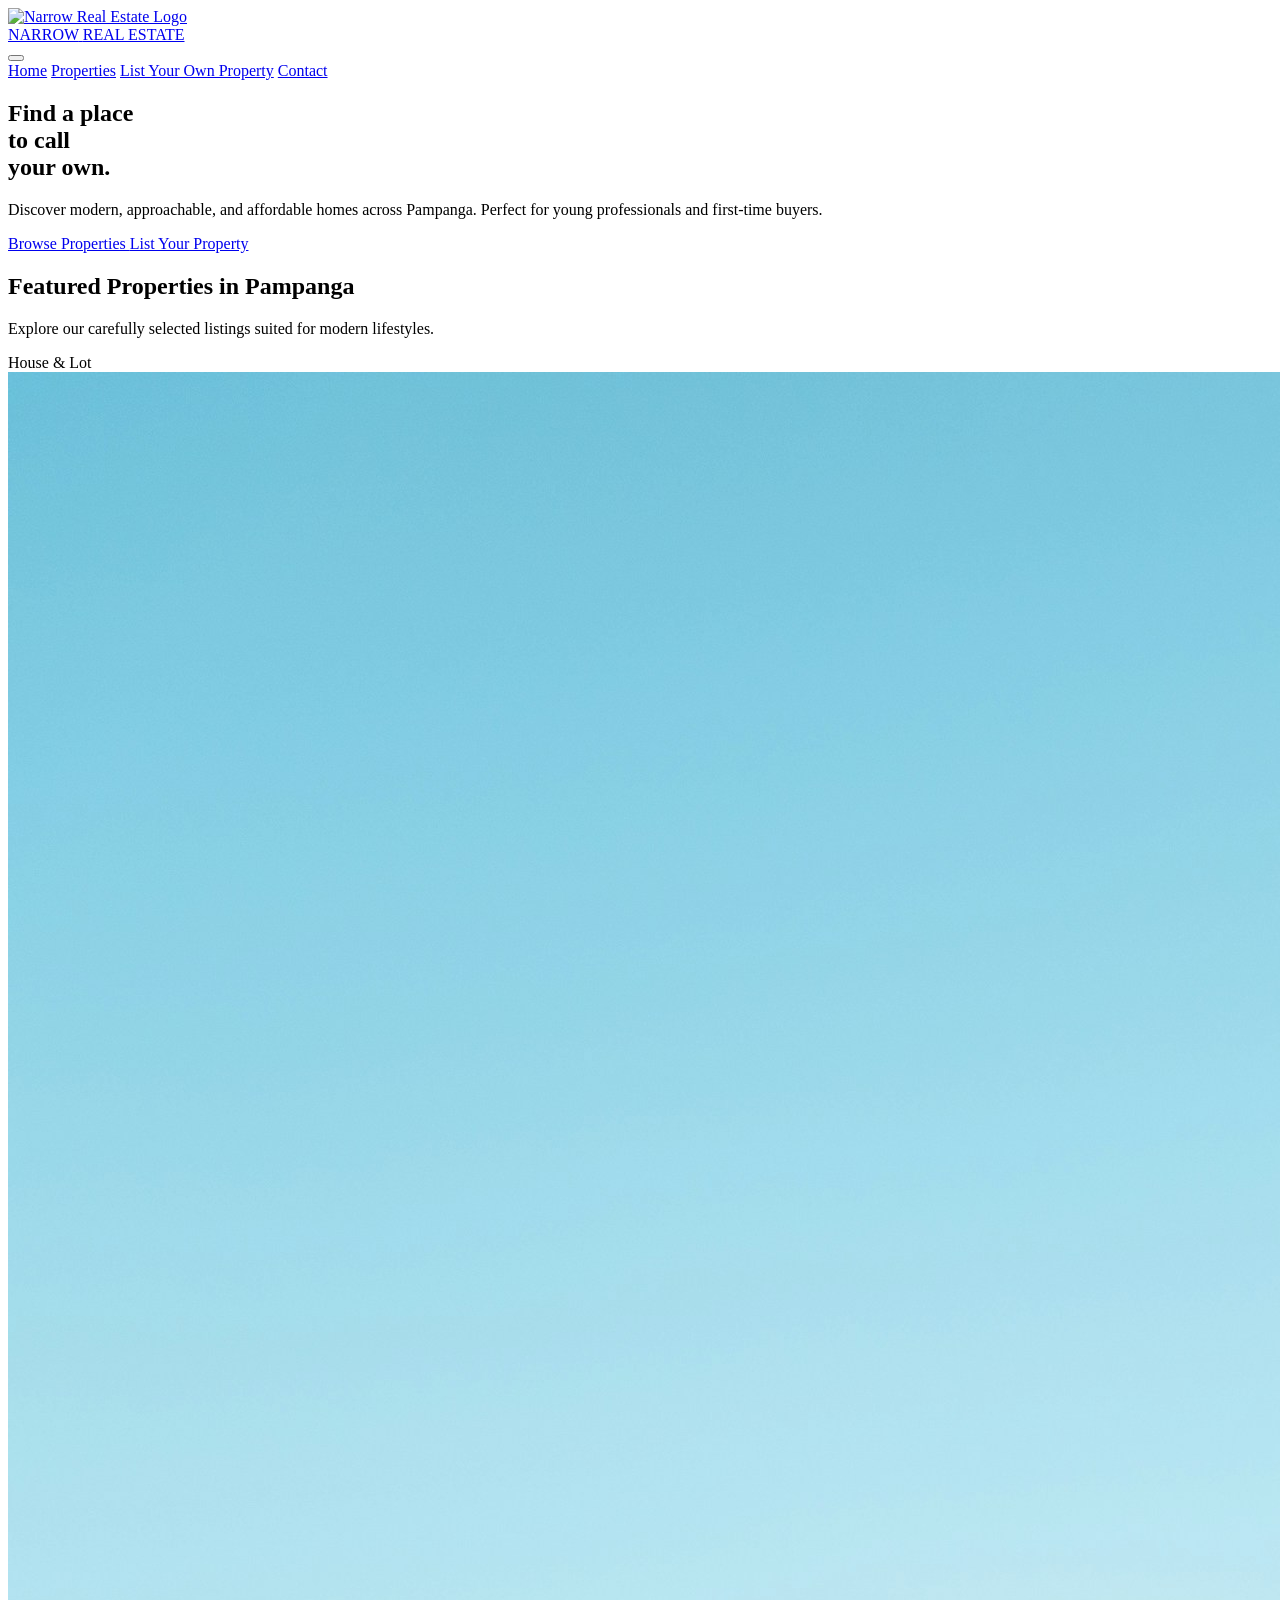
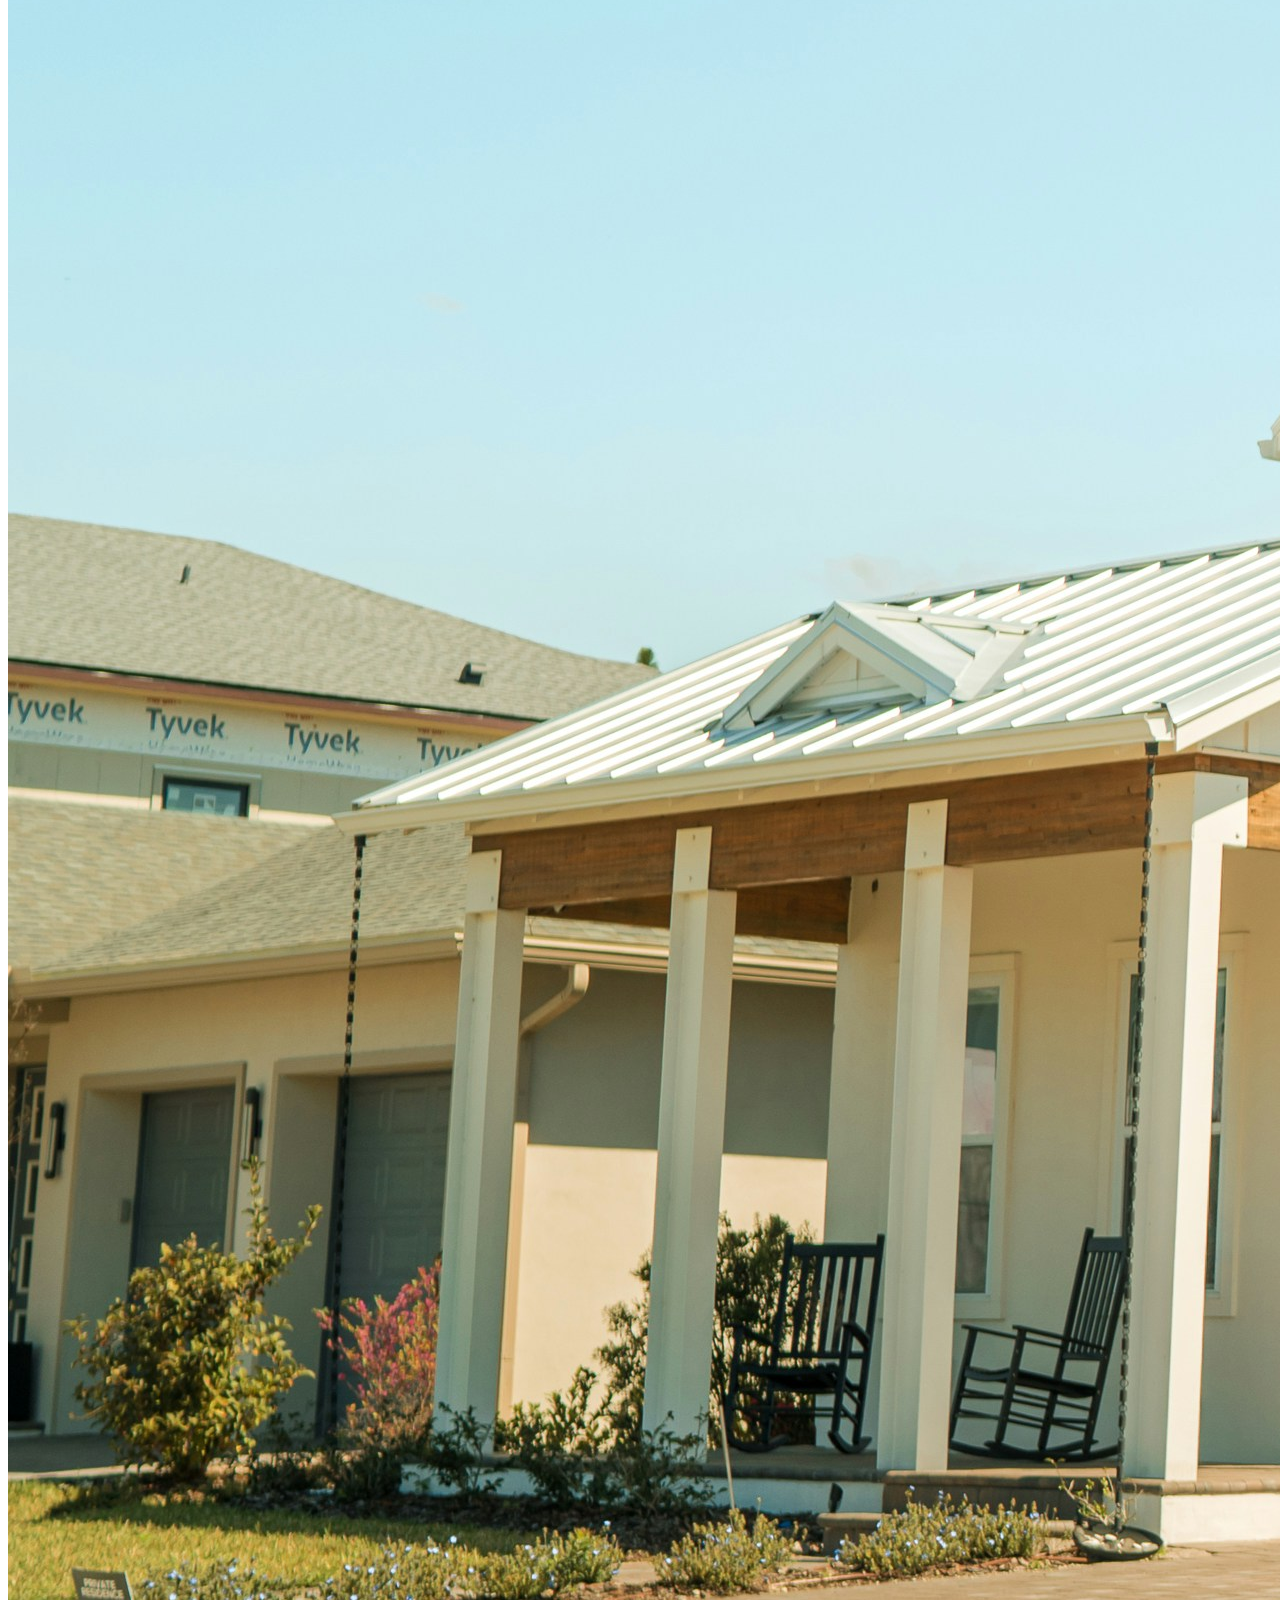
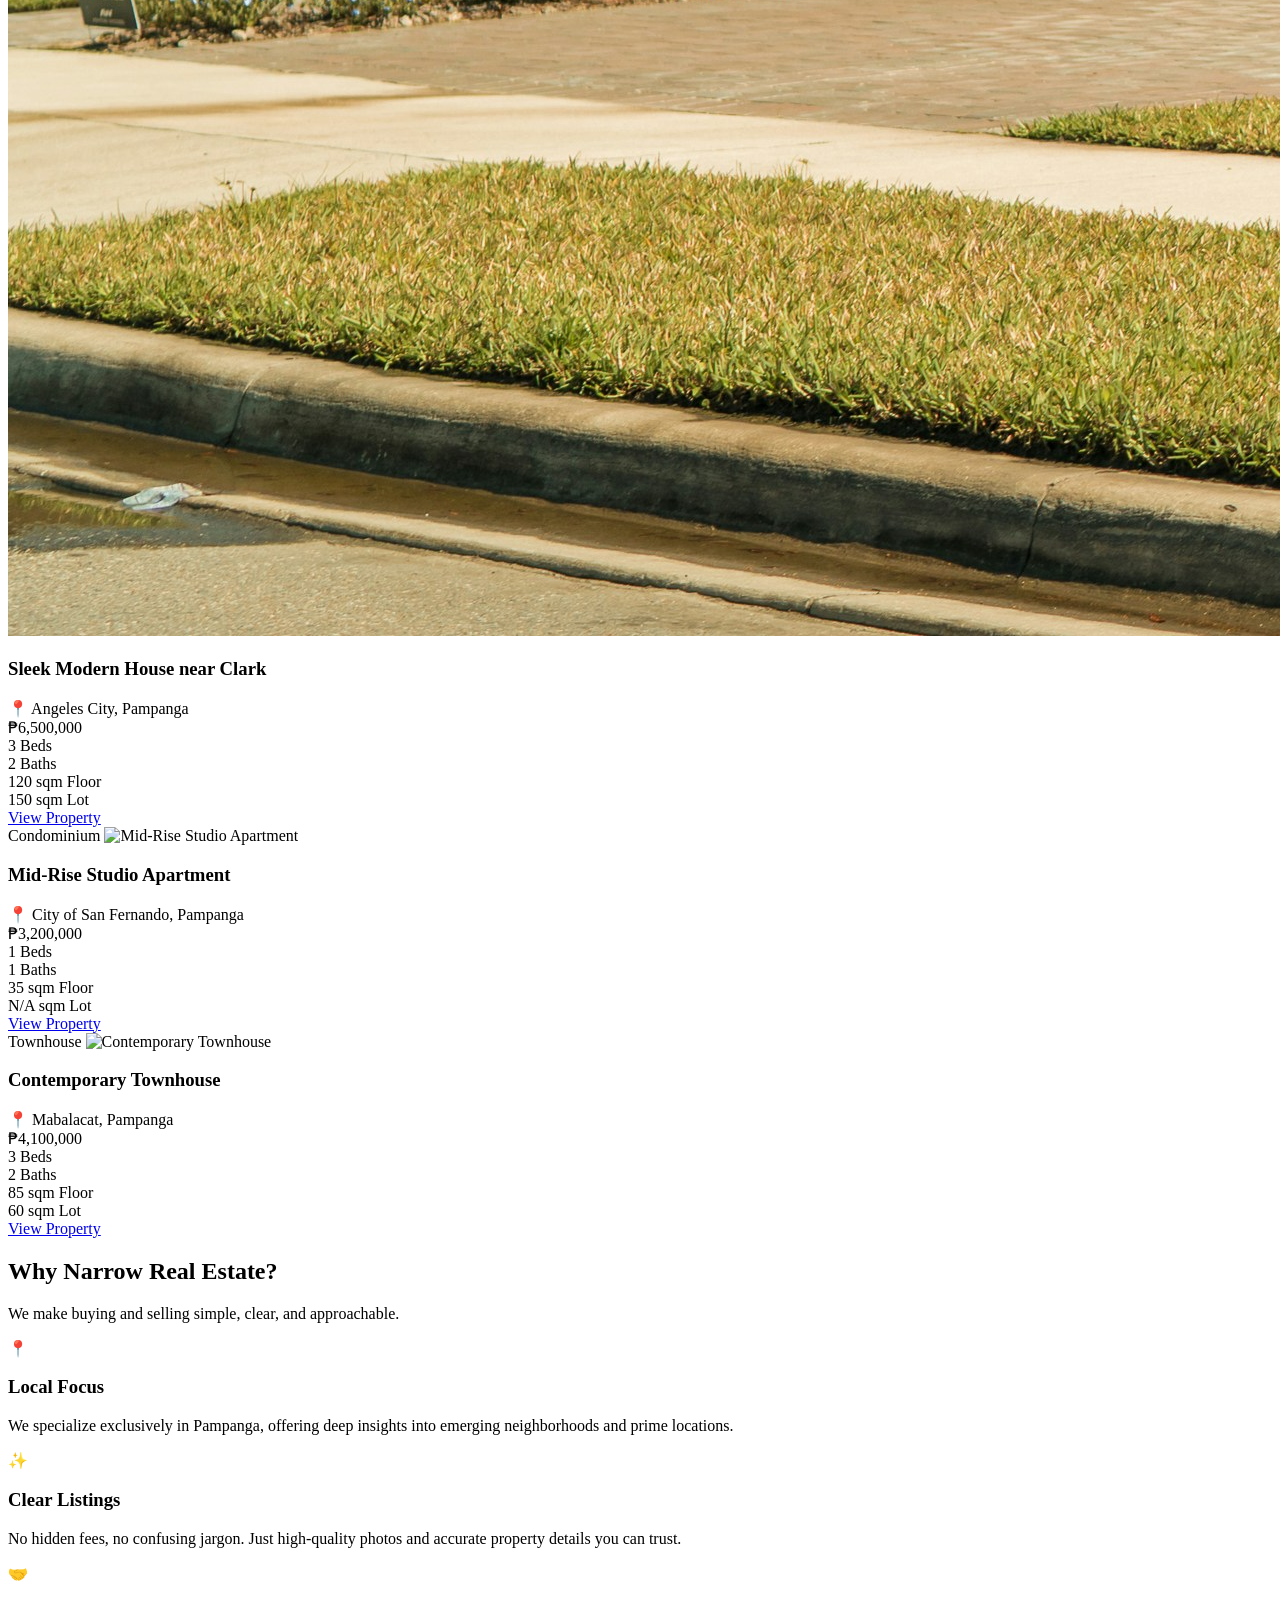
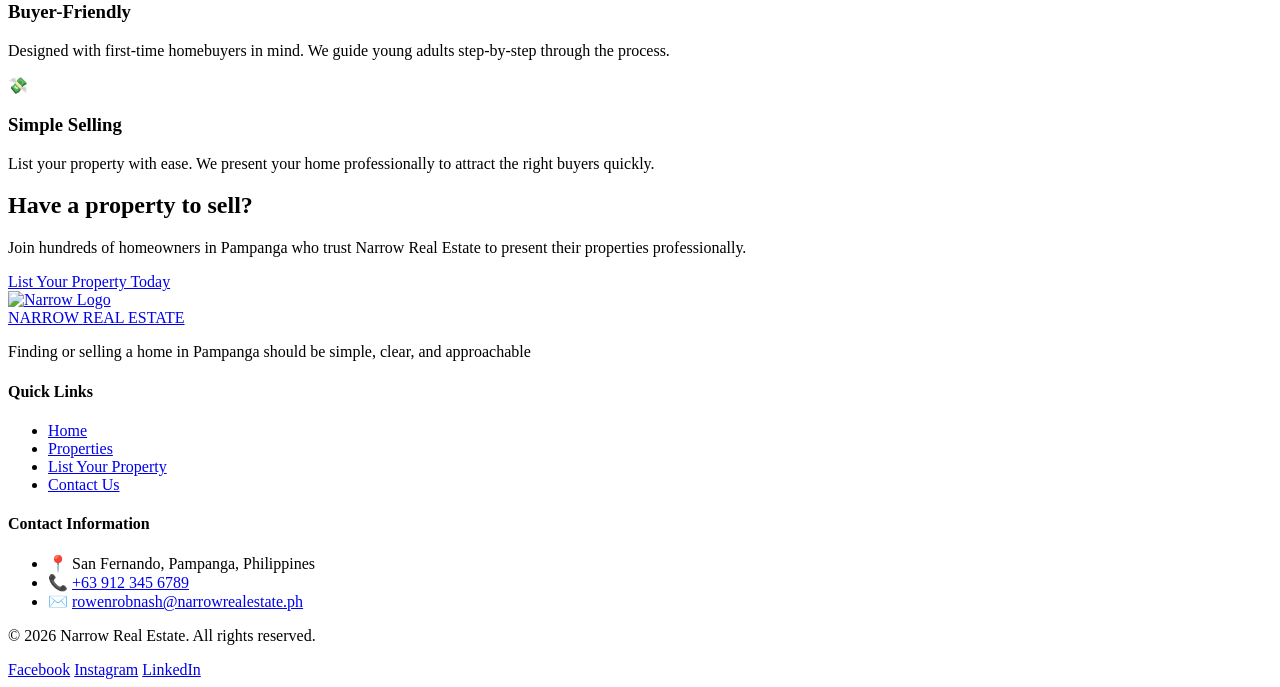
==== index.html @ 3f4a4ae5 "Add List Property Page and Gitignore" ====
<!DOCTYPE html>
<html lang="en">
  <head>
    <meta charset="UTF-8">
    <meta name="viewport" content="width=device-width, initial-scale=1.0">
    <title>Narrow Real Estate</title>
    <link rel="stylesheet" href="styles.css">
    <link rel="stylesheet" href="index.css">
  </head>
  <body>
    <header>
      <div class="nav-container">
        <a href="#" class="logo">
          <img
            src="images/narrow.png"
            alt="Narrow Real Estate Logo"
            class="brand-logo-img"
          >
          <div class="brand-text">
            <span>NARROW</span>
            <span>REAL ESTATE</span>
          </div>
        </a>
        <button type="button" class="burger-menu" aria-label="Toggle navigation">
          <span></span>
          <span></span>
          <span></span>
        </button>

        <nav class="nav-links">
          <a href="#" class="active">Home</a>
          <a href="properties.html">Properties</a>
          <a href="list-property.html">List Your Own Property</a>
          <a href="#">Contact</a>
        </nav>
      </div>
    </header>

    <section class="hero">
      <div class="container">
        <div class="hero-content">
          <h1>Find a place<br>to call<br>your own.</h1>
          <p>
            Discover modern, approachable, and affordable homes across Pampanga.
            Perfect for young professionals and first-time buyers.
          </p>
          <div class="hero-buttons">
            <a href="properties.html" class="btn btn-primary">
              Browse Properties
            </a>
            <a href="list-property.html" class="btn btn-outline">
              List Your Property
            </a>
          </div>
        </div>
      </div>
    </section>

    <section class="featured-properties">
      <div class="container">
        <h2 class="section-title">Featured Properties in Pampanga</h2>
        <p class="section-subtitle">
          Explore our carefully selected listings suited for modern lifestyles.
        </p>

        <!-- Container for JS injected properties -->
        <div class="properties-grid" id="home-properties-grid"></div>

      </div>
    </section>

    <section class="why-us">
      <div class="container">
        <h2 class="section-title">Why Narrow Real Estate?</h2>
        <p class="section-subtitle">
          We make buying and selling simple, clear, and approachable.
        </p>

        <div class="features-grid">
          <div class="feature-card">
            <span class="feature-icon">📍</span>
            <h3>Local Focus</h3>
            <p>
              We specialize exclusively in Pampanga, offering deep insights into
              emerging neighborhoods and prime locations.
            </p>
          </div>
          <div class="feature-card">
            <span class="feature-icon">✨</span>
            <h3>Clear Listings</h3>
            <p>
              No hidden fees, no confusing jargon. Just high-quality photos and
              accurate property details you can trust.
            </p>
          </div>
          <div class="feature-card">
            <span class="feature-icon">🤝</span>
            <h3>Buyer<span class="sans-hyphen">-</span>Friendly</h3>
            <p>
              Designed with first-time homebuyers in mind. We guide young adults
              step-by-step through the process.
            </p>
          </div>
          <div class="feature-card">
            <span class="feature-icon">💸</span>
            <h3>Simple Selling</h3>
            <p>
              List your property with ease. We present your home professionally
              to attract the right buyers quickly.
            </p>
          </div>
        </div>
      </div>
    </section>

    <section class="cta">
      <div class="container">
        <h2>Have a property to sell?</h2>
        <p>
          Join hundreds of homeowners in Pampanga who trust Narrow Real Estate
          to present their properties professionally.
        </p>
        <a href="list-property.html" class="btn btn-primary btn-cta">
          List Your Property Today
        </a>
      </div>
    </section>

    <footer>
      <div class="container">
        <div class="footer-grid">
          <div class="footer-col">
            <a href="#" class="footer-logo">
              <img
                src="images/narrow.png"
                alt="Narrow Logo"
                class="brand-logo-img footer-logo-img"
              >
              <div class="brand-text">
                <span>NARROW</span>
                <span>REAL ESTATE</span>
              </div>
            </a>
            <p>
              Finding or selling a home in Pampanga should be simple, clear, and
              approachable
            </p>
          </div>
          <div class="footer-col">
            <h4>Quick Links</h4>
            <ul>
              <li><a href="index.html">Home</a></li>
              <li><a href="properties.html">Properties</a></li>
              <li><a href="list-property.html">List Your Property</a></li>
              <li><a href="#">Contact Us</a></li>
            </ul>
          </div>
          <div class="footer-col">
            <h4>Contact Information</h4>
            <ul class="footer-contact">
              <li class="contact-item">
                <span class="icon">📍</span>
                <span class="text">San Fernando, Pampanga, Philippines</span>
              </li>
              <li class="contact-item">
                <span class="icon">📞</span>
                <span class="text">
                  <a href="tel:+639123456789">+63&nbsp;912&nbsp;345&nbsp;6789</a>
                </span>
              </li>
              <li class="contact-item">
                <span class="icon">✉️</span>
                <span class="text">
                  <a href="mailto:rowenrobnash@narrowrealestate.ph">rowenrobnash@narrowrealestate.ph</a>
                </span>
              </li>
            </ul>
          </div>
        </div>
        <div class="footer-bottom">
          <p>© 2026 Narrow Real Estate. All rights reserved.</p>
          <div class="social-links">
            <a href="https://facebook.com" target="_blank" rel="noopener noreferrer">Facebook</a>
            <a href="https://instagram.com" target="_blank" rel="noopener noreferrer">Instagram</a>
            <a href="https://linkedin.com" target="_blank" rel="noopener noreferrer">LinkedIn</a>
          </div>
        </div>
      </div>
    </footer>

    <!-- Mobile Menu & Data Render Script -->
    <script src="script.js"></script>
  </body>
</html>
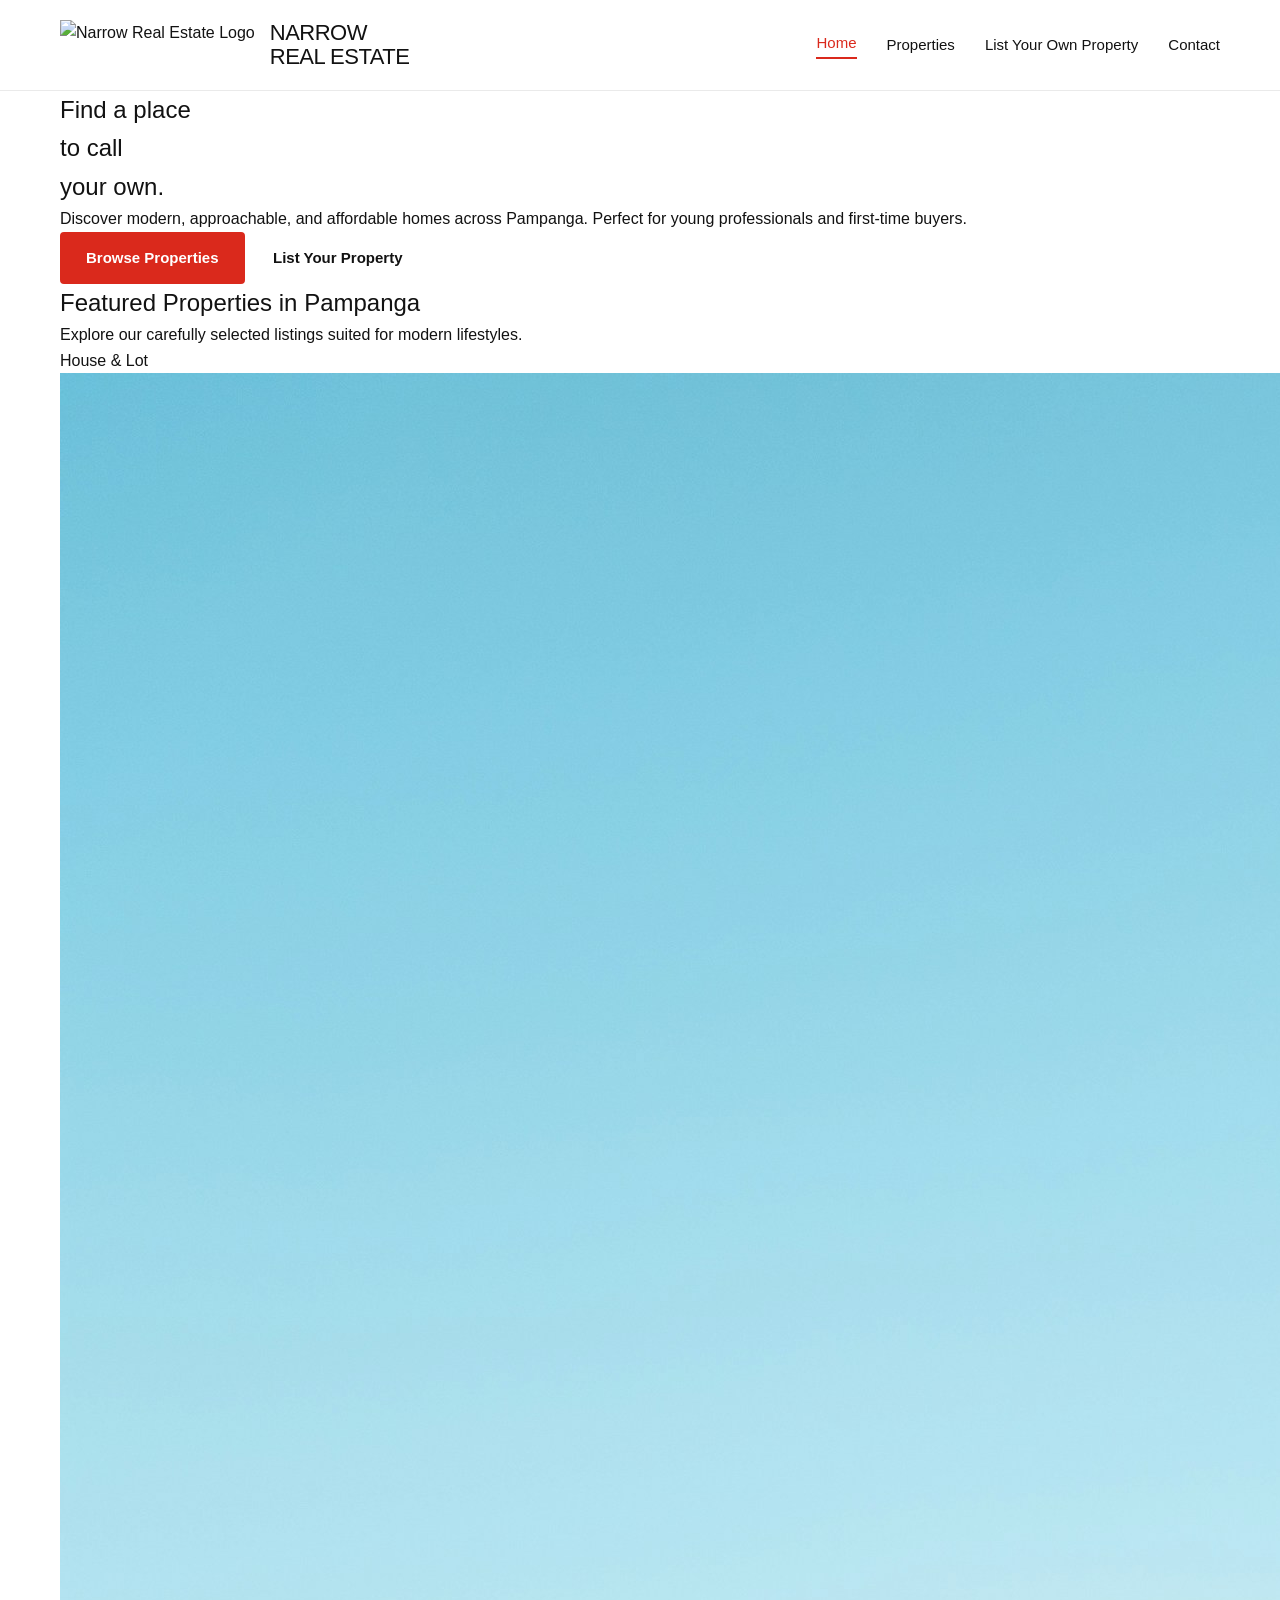
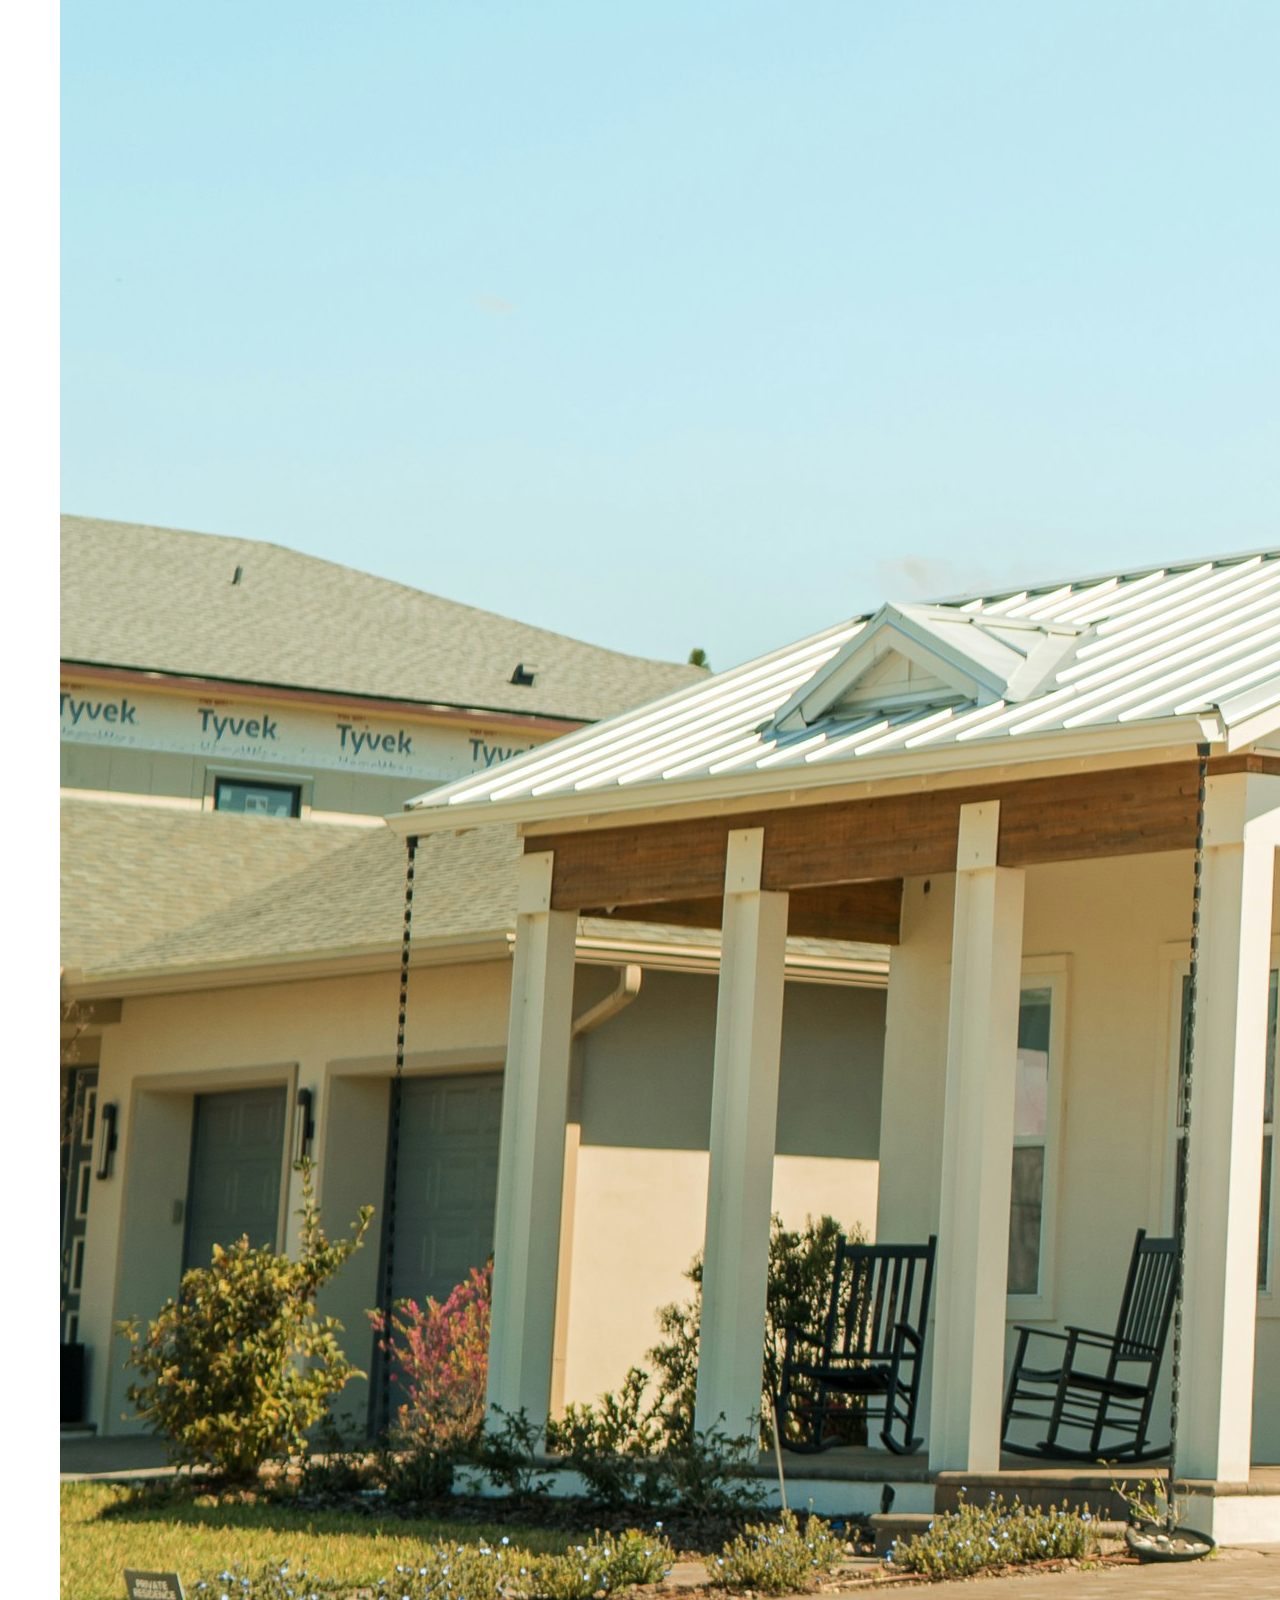
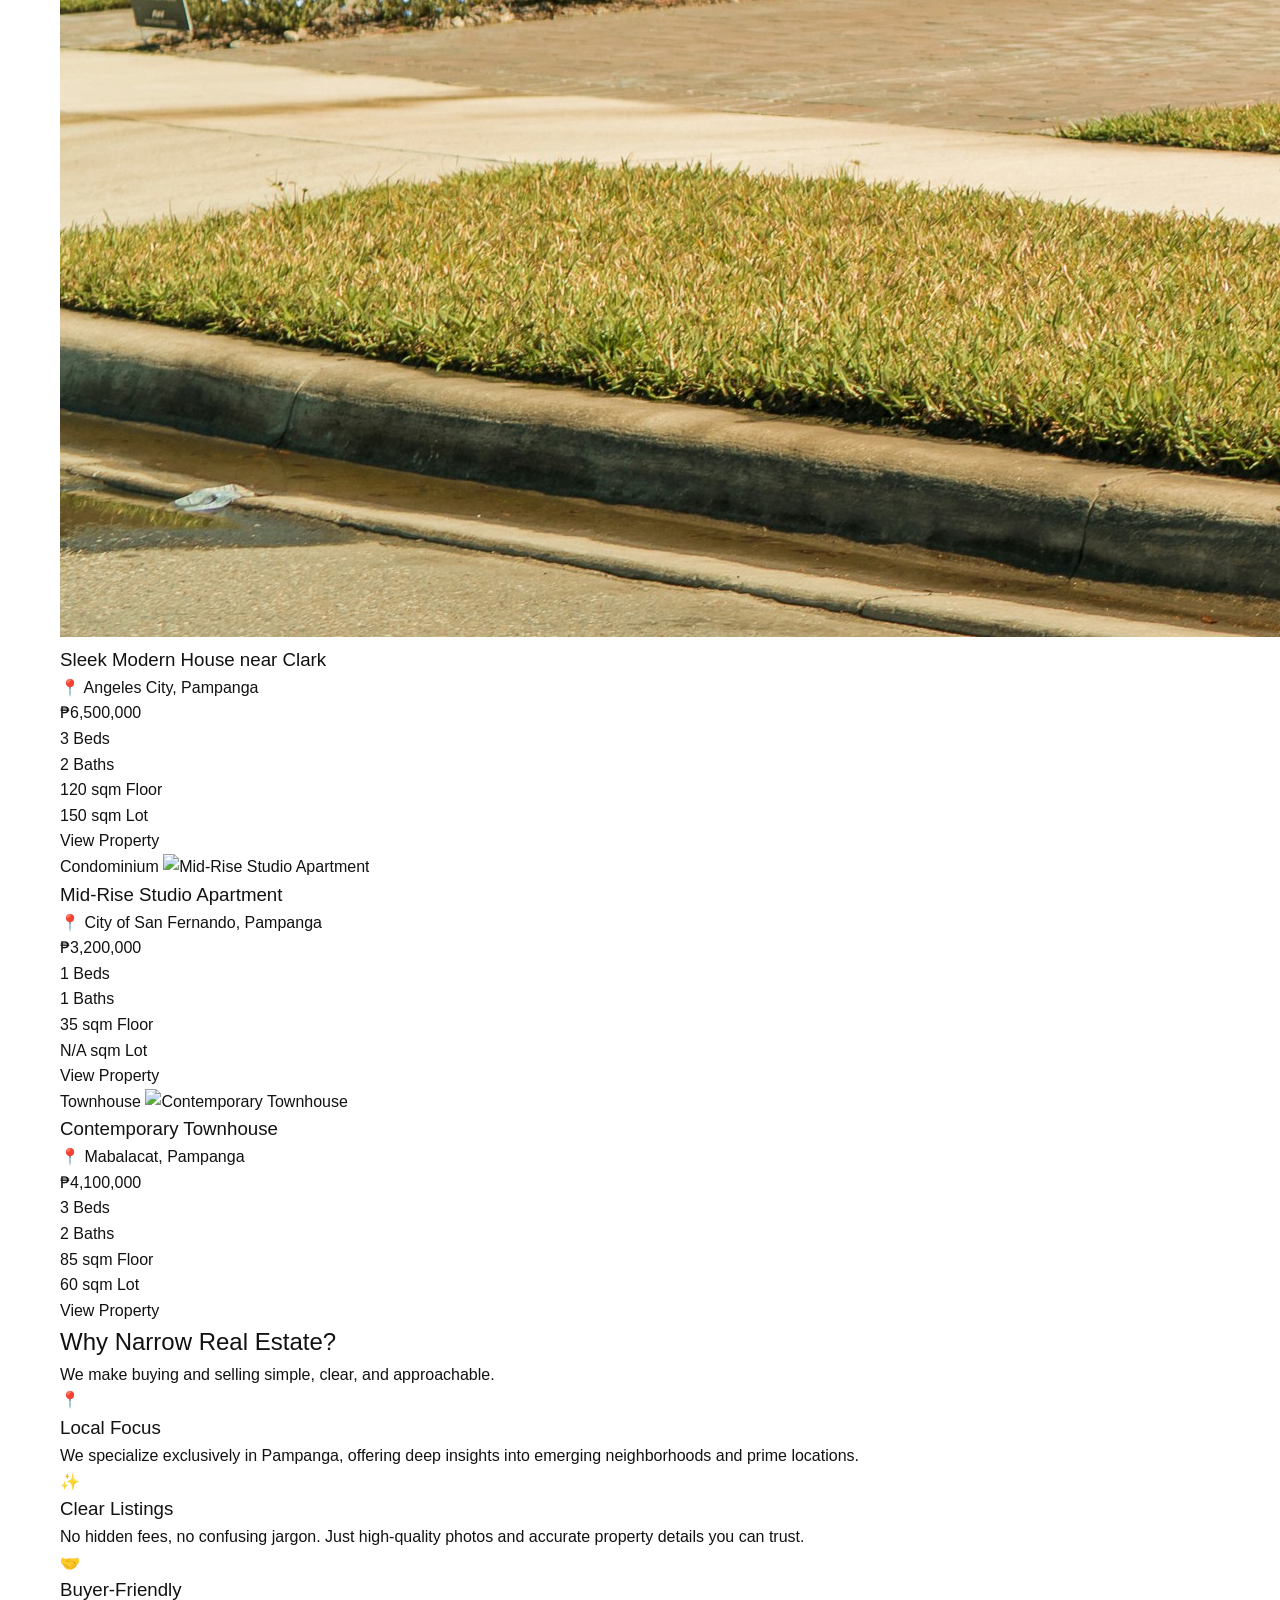
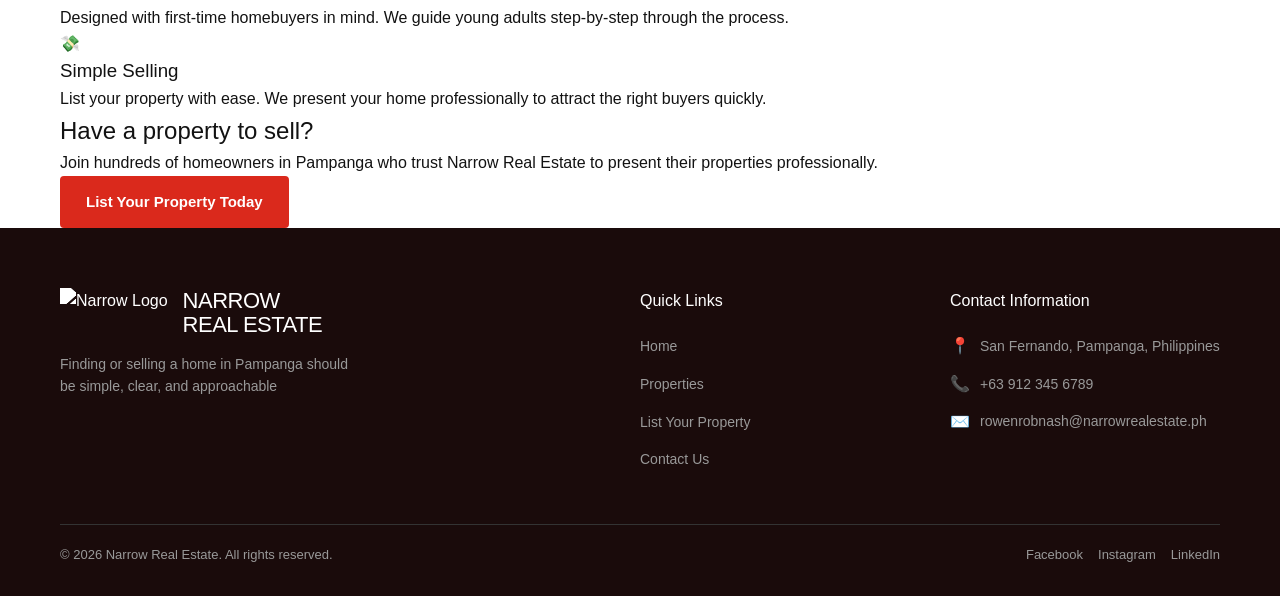
==== commit c6d4f8ea: "Align Contact Page Design, Typefaces, and Relative Sizing - Restore Sabrosa brand typeface on contac" ====
--- a/index.html
+++ b/index.html
@@ -10,7 +10,7 @@
   <body>
     <header>
       <div class="nav-container">
-        <a href="#" class="logo">
+        <a href="index.html" class="logo">
           <img
             src="images/narrow.png"
             alt="Narrow Real Estate Logo"
@@ -28,10 +28,10 @@
         </button>
 
         <nav class="nav-links">
-          <a href="#" class="active">Home</a>
+          <a href="index.html" class="active">Home</a>
           <a href="properties.html">Properties</a>
           <a href="list-property.html">List Your Own Property</a>
-          <a href="#">Contact</a>
+          <a href="contact.html">Contact</a>
         </nav>
       </div>
     </header>
@@ -130,7 +130,7 @@
       <div class="container">
         <div class="footer-grid">
           <div class="footer-col">
-            <a href="#" class="footer-logo">
+            <a href="index.html" class="footer-logo">
               <img
                 src="images/narrow.png"
                 alt="Narrow Logo"
@@ -152,7 +152,7 @@
               <li><a href="index.html">Home</a></li>
               <li><a href="properties.html">Properties</a></li>
               <li><a href="list-property.html">List Your Property</a></li>
-              <li><a href="#">Contact Us</a></li>
+              <li><a href="contact.html">Contact Us</a></li>
             </ul>
           </div>
           <div class="footer-col">
--- a/styles.css
+++ b/styles.css
@@ -0,0 +1,541 @@
+/* fonts */
+@font-face {
+    font-family: 'Sabrosa';
+    src: url('fonts/sabrosa/sabrosa-light.ttf') format('truetype');
+    font-weight: 300;
+    font-style: normal;
+}
+
+@font-face {
+    font-family: 'Sabrosa';
+    src: url('fonts/sabrosa/sabrosa-lightitalic.ttf') format('truetype');
+    font-weight: 300;
+    font-style: italic;
+}
+
+@font-face {
+    font-family: 'Sabrosa';
+    src: url('fonts/sabrosa/sabrosa-regular.ttf') format('truetype');
+    font-weight: 400;
+    font-style: normal;
+}
+
+@font-face {
+    font-family: 'Sabrosa';
+    src: url('fonts/sabrosa/sabrosa-italic.ttf') format('truetype');
+    font-weight: 400;
+    font-style: italic;
+}
+
+@font-face {
+    font-family: 'Sabrosa';
+    src: url('fonts/sabrosa/sabrosa-medium.ttf') format('truetype');
+    font-weight: 500;
+    font-style: normal;
+}
+
+@font-face {
+    font-family: 'Sabrosa';
+    src: url('fonts/sabrosa/sabrosa-mediumitalic.ttf') format('truetype');
+    font-weight: 500;
+    font-style: italic;
+}
+
+@font-face {
+    font-family: 'Sabrosa';
+    src: url('fonts/sabrosa/sabrosa-bold.ttf') format('truetype');
+    font-weight: 700;
+    font-style: normal;
+}
+
+@font-face {
+    font-family: 'Sabrosa';
+    src: url('fonts/sabrosa/sabrosa-bolditalic.ttf') format('truetype');
+    font-weight: 700;
+    font-style: italic;
+}
+
+@font-face {
+    font-family: 'Sabrosa';
+    src: url('fonts/sabrosa/sabrosa-black.ttf') format('truetype');
+    font-weight: 900;
+    font-style: normal;
+}
+
+@font-face {
+    font-family: 'Sabrosa';
+    src: url('fonts/sabrosa/sabrosa-blackitalic.ttf') format('truetype');
+    font-weight: 900;
+    font-style: italic;
+}
+
+@font-face {
+    font-family: 'Objectivity';
+    src: url('fonts/objectivity/Objectivity-Thin.woff2') format('woff2');
+    font-weight: 100;
+    font-style: normal;
+}
+
+@font-face {
+    font-family: 'Objectivity';
+    src: url('fonts/objectivity/Objectivity-ThinSlanted.woff2') format('woff2');
+    font-weight: 100;
+    font-style: italic;
+}
+
+@font-face {
+    font-family: 'Objectivity';
+    src: url('fonts/objectivity/Objectivity-Light.woff2') format('woff2');
+    font-weight: 300;
+    font-style: normal;
+}
+
+@font-face {
+    font-family: 'Objectivity';
+    src: url('fonts/objectivity/Objectivity-LightSlanted.woff2') format('woff2');
+    font-weight: 300;
+    font-style: italic;
+}
+
+@font-face {
+    font-family: 'Objectivity';
+    src: url('fonts/objectivity/Objectivity-Regular.woff2') format('woff2');
+    font-weight: 400;
+    font-style: normal;
+}
+
+@font-face {
+    font-family: 'Objectivity';
+    src: url('fonts/objectivity/Objectivity-RegularSlanted.woff2') format('woff2');
+    font-weight: 400;
+    font-style: italic;
+}
+
+@font-face {
+    font-family: 'Objectivity';
+    src: url('fonts/objectivity/Objectivity-Medium.woff2') format('woff2');
+    font-weight: 500;
+    font-style: normal;
+}
+
+@font-face {
+    font-family: 'Objectivity';
+    src: url('fonts/objectivity/Objectivity-MediumSlanted.woff2') format('woff2');
+    font-weight: 500;
+    font-style: italic;
+}
+
+@font-face {
+    font-family: 'Objectivity';
+    src: url('fonts/objectivity/Objectivity-Bold.woff2') format('woff2');
+    font-weight: 700;
+    font-style: normal;
+}
+
+@font-face {
+    font-family: 'Objectivity';
+    src: url('fonts/objectivity/Objectivity-BoldSlanted.woff2') format('woff2');
+    font-weight: 700;
+    font-style: italic;
+}
+
+@font-face {
+    font-family: 'Objectivity';
+    src: url('fonts/objectivity/Objectivity-ExtraBold.woff2') format('woff2');
+    font-weight: 800;
+    font-style: normal;
+}
+
+@font-face {
+    font-family: 'Objectivity';
+    src: url('fonts/objectivity/Objectivity-ExtraBoldSlanted.woff2') format('woff2');
+    font-weight: 800;
+    font-style: italic;
+}
+
+@font-face {
+    font-family: 'Objectivity';
+    src: url('fonts/objectivity/Objectivity-Black.woff2') format('woff2');
+    font-weight: 900;
+    font-style: normal;
+}
+
+@font-face {
+    font-family: 'Objectivity';
+    src: url('fonts/objectivity/Objectivity-BlackSlanted.woff2') format('woff2');
+    font-weight: 900;
+    font-style: italic;
+}
+
+@font-face {
+    font-family: 'Objectivity';
+    src: url('fonts/objectivity/Objectivity-Super.woff2') format('woff2');
+    font-weight: 950;
+    font-style: normal;
+}
+
+@font-face {
+    font-family: 'Objectivity';
+    src: url('fonts/objectivity/Objectivity-SuperSlanted.woff2') format('woff2');
+    font-weight: 950;
+    font-style: italic;
+}
+
+/* vars */
+:root {
+    --primary-red: #da291c;
+    --primary-red-hover: #b81e13;
+    --text-dark: #121212;
+    --text-gray: #666666;
+    --bg-light: #f8f9fa;
+    --bg-dark: #1a0b0b;
+    --font-main: 'Objectivity', 'Segoe UI', Tahoma, Geneva, Verdana, sans-serif;
+}
+
+/* base */
+* {
+    margin: 0;
+    padding: 0;
+    box-sizing: border-box; /* THIS FIXES THE OVERFLOW ISSUE */
+}
+
+html {
+    font-size: 100%;
+    scroll-behavior: smooth;
+}
+
+body {
+    color: var(--text-dark);
+    background-color: #ffffff;
+    font-family: var(--font-main);
+    line-height: 1.6;
+}
+
+h1, h2, h3, h4, .brand-text {
+    font-family: 'Sabrosa', var(--font-main);
+    font-weight: normal; 
+}
+
+/* helpers */
+.sans-hyphen {
+    font-family: var(--font-main);
+}
+
+a {
+    text-decoration: none;
+    color: inherit;
+}
+
+ul {
+    list-style: none;
+}
+
+/* layout */
+.container {
+    max-width: min(75rem, 100% - 2.5rem);
+    margin: 0 auto;
+    padding: 0 1.25rem;
+}
+
+/* components */
+.btn {
+    padding: 0.75rem 1.5rem;
+    font-size: 0.9375rem;
+    font-weight: 600;
+    border-radius: 0.25rem;
+    cursor: pointer;
+    transition: all 0.3s ease;
+    display: inline-block;
+}
+
+.btn:hover {
+    transform: translateY(-2px);
+    box-shadow: 0 4px 10px rgba(0, 0, 0, 0.15);
+}
+
+.btn:active {
+    transform: translateY(0);
+    box-shadow: none;
+}
+
+.btn-primary {
+    background-color: var(--primary-red);
+    color: #fff;
+    border: 2px solid var(--primary-red);
+}
+
+.btn-primary:hover {
+    background-color: var(--primary-red-hover);
+    border-color: var(--primary-red-hover);
+}
+
+/* header */
+header {
+    background-color: #ffffff;
+    padding: 20px 0;
+    border-bottom: 1px solid #eaeaea;
+    position: sticky;
+    top: 0;
+    z-index: 1000;
+}
+
+.nav-container {
+    display: flex;
+    justify-content: space-between;
+    align-items: center;
+    max-width: 1200px;
+    margin: 0 auto;
+    padding: 0 20px;
+    position: relative;
+}
+
+.logo {
+    display: flex;
+    align-items: center;
+    gap: 15px;
+    transition: opacity 0.3s ease;
+    z-index: 1001; 
+}
+
+.logo:hover {
+    opacity: 0.8;
+}
+
+.brand-logo-img {
+    height: 50px;
+    width: auto;
+}
+
+.brand-text {
+    font-size: 22px;
+    letter-spacing: -0.5px;
+    text-transform: uppercase;
+    line-height: 1.1;
+    display: flex;
+    flex-direction: column;
+}
+
+/* Burger Menu Styles */
+.burger-menu {
+    display: none;
+    flex-direction: column;
+    justify-content: space-between;
+    width: 30px;
+    height: 21px;
+    background: transparent;
+    border: none;
+    cursor: pointer;
+    z-index: 1001;
+}
+
+.burger-menu span {
+    display: block;
+    width: 100%;
+    height: 3px;
+    background-color: var(--text-dark);
+    border-radius: 3px;
+    transition: all 0.3s ease;
+}
+
+/* Navigation Links */
+.nav-links {
+    display: flex;
+    gap: 30px;
+    align-items: center;
+}
+
+.nav-links a {
+    font-size: 15px;
+    font-weight: 500;
+    color: var(--text-dark);
+    transition: color 0.3s ease;
+    position: relative;
+}
+
+.nav-links a:hover,
+.nav-links a.active {
+    color: var(--primary-red);
+}
+
+.nav-links a.active {
+    border-bottom: 2px solid var(--primary-red);
+    padding-bottom: 2px;
+}
+
+/* footer */
+footer {
+    background-color: var(--bg-dark);
+    color: #ffffff;
+    padding: 60px 0 30px;
+}
+
+.footer-grid {
+    display: grid;
+    grid-template-columns: 2fr 1fr 1fr;
+    gap: 40px;
+    margin-bottom: 40px;
+}
+
+.footer-logo {
+    margin-bottom: 15px;
+    display: inline-flex;
+    align-items: center;
+    gap: 15px;
+    transition: opacity 0.3s ease;
+}
+
+.footer-logo:hover {
+    opacity: 0.8;
+}
+
+.footer-logo-img {
+    filter: brightness(0) invert(1);
+    height: 50px;
+    width: auto;
+}
+
+.footer-col p {
+    color: #999;
+    font-size: 14px;
+    max-width: 300px;
+}
+
+.footer-col h4 {
+    font-size: 16px;
+    margin-bottom: 20px;
+}
+
+.footer-col ul li {
+    margin-bottom: 12px;
+}
+
+.footer-col ul li a {
+    color: #999;
+    font-size: 14px;
+    transition: color 0.3s ease;
+}
+
+.footer-col ul li a:hover {
+    color: #fff;
+}
+
+.contact-item {
+    display: flex;
+    align-items: center;
+    gap: 10px;
+    color: #999;
+    font-size: 14px;
+}
+
+.contact-item .icon {
+    flex-shrink: 0;
+    font-size: 16px;
+    display: flex;
+    align-items: center;
+    justify-content: center;
+}
+
+.footer-bottom {
+    display: flex;
+    justify-content: space-between;
+    align-items: center;
+    border-top: 1px solid #333;
+    padding-top: 20px;
+    color: #999;
+    font-size: 13px;
+}
+
+.social-links {
+    display: flex;
+    gap: 15px;
+}
+
+.social-links a {
+    transition: color 0.3s ease;
+}
+
+.social-links a:hover {
+    color: #ffffff;
+}
+
+/* RESPONSIVENESS: Global, Header & Footer */
+@media (max-width: 992px) {
+    .footer-grid {
+        grid-template-columns: 1fr 1fr;
+    }
+}
+
+@media (max-width: 768px) {
+    .burger-menu {
+        display: flex;
+    }
+
+    .nav-links {
+        position: absolute;
+        top: 100%; 
+        left: 0;
+        width: 100%;
+        background-color: #ffffff;
+        flex-direction: column;
+        align-items: center;
+        padding: 30px 20px;
+        gap: 25px;
+        box-shadow: 0 10px 15px rgba(0,0,0,0.05);
+        border-top: 1px solid #eaeaea;
+        
+        opacity: 0;
+        visibility: hidden;
+        transform: translateY(-10px);
+        transition: all 0.3s ease;
+    }
+
+    .nav-links a {
+        font-size: 18px; 
+    }
+
+    .nav-links a.active {
+        border-bottom: none;
+        color: var(--primary-red);
+    }
+
+    .nav-links.active-menu {
+        opacity: 1;
+        visibility: visible;
+        transform: translateY(0);
+    }
+
+    .burger-menu.active-burger span:nth-child(1) {
+        transform: translateY(9px) rotate(45deg);
+    }
+    
+    .burger-menu.active-burger span:nth-child(2) {
+        opacity: 0;
+    }
+    
+    .burger-menu.active-burger span:nth-child(3) {
+        transform: translateY(-9px) rotate(-45deg);
+    }
+
+    .footer-grid {
+        grid-template-columns: 1fr;
+        text-align: center;
+    }
+
+    .footer-col p {
+        margin: 0 auto;
+    }
+
+    .contact-item {
+        justify-content: center;
+    }
+
+    .footer-bottom {
+        flex-direction: column;
+        gap: 15px;
+        text-align: center;
+    }
+    
+    .social-links {
+        justify-content: center;
+    }
+}
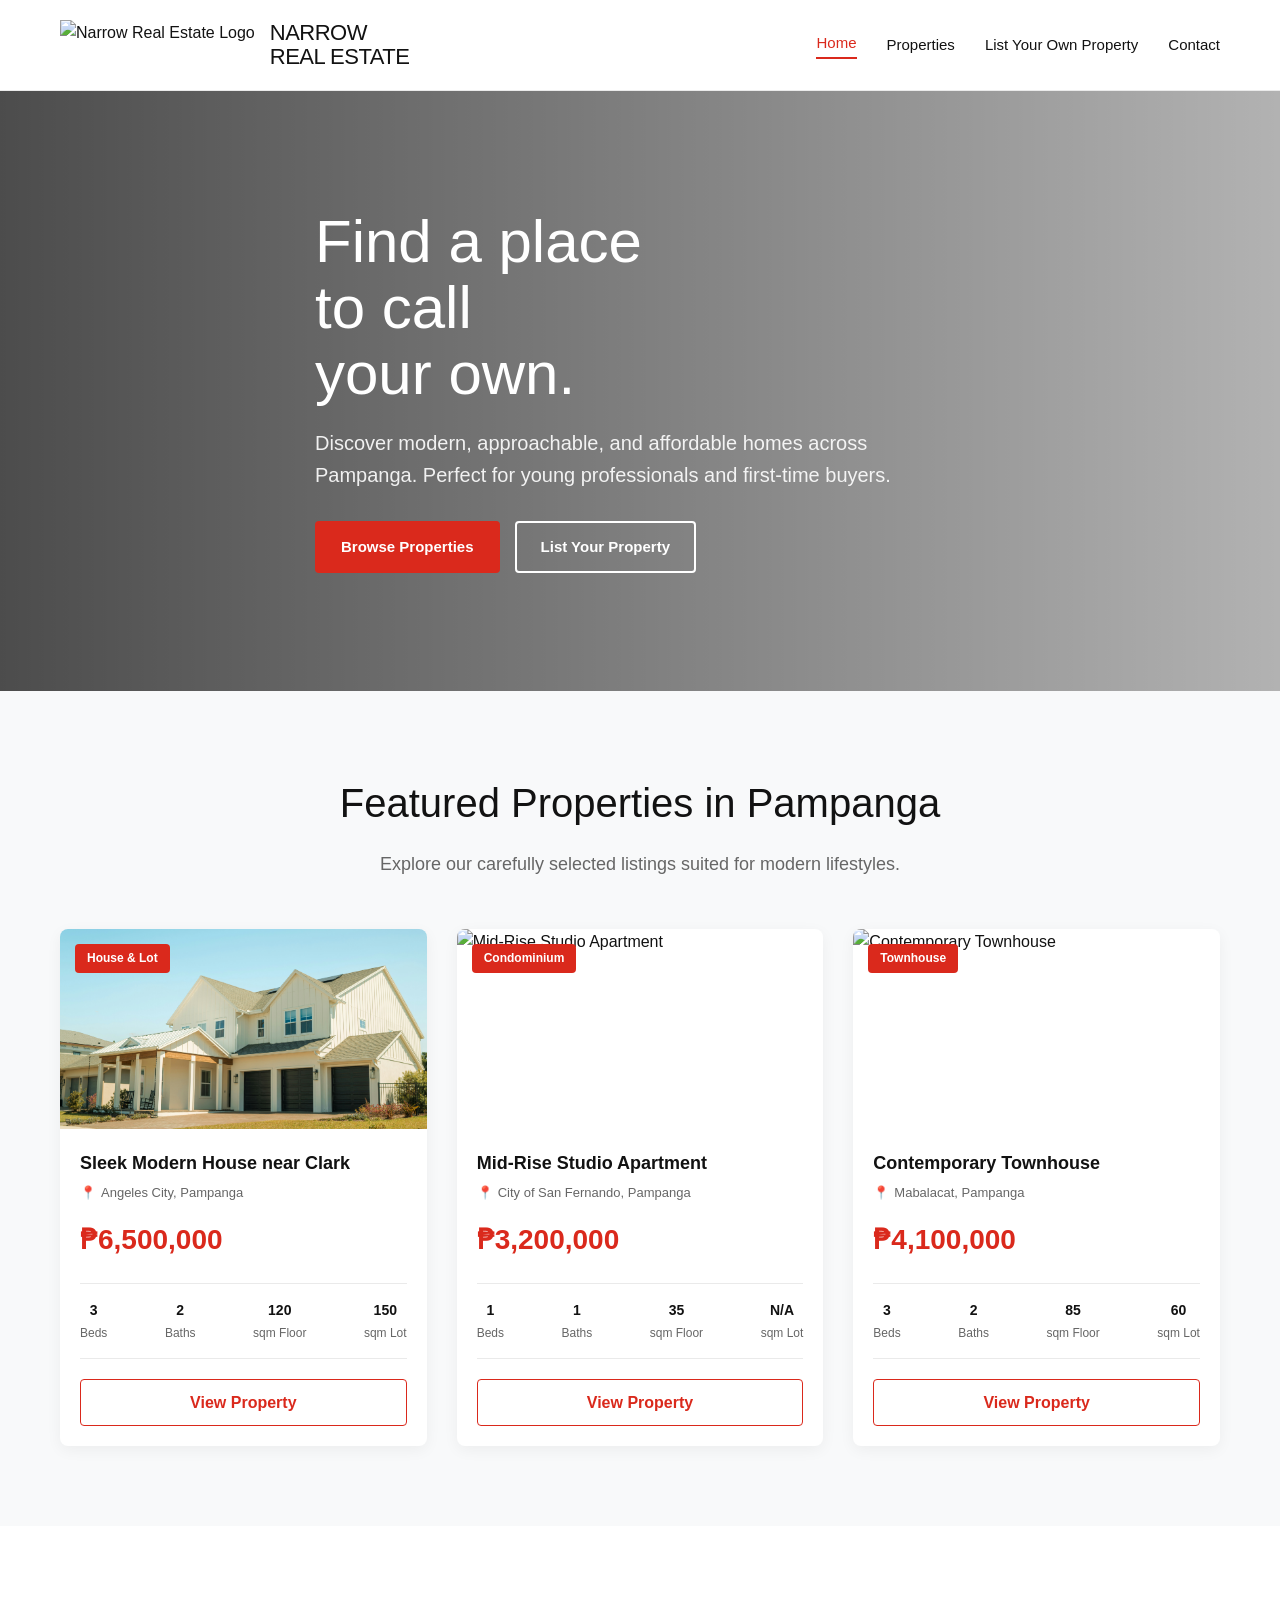
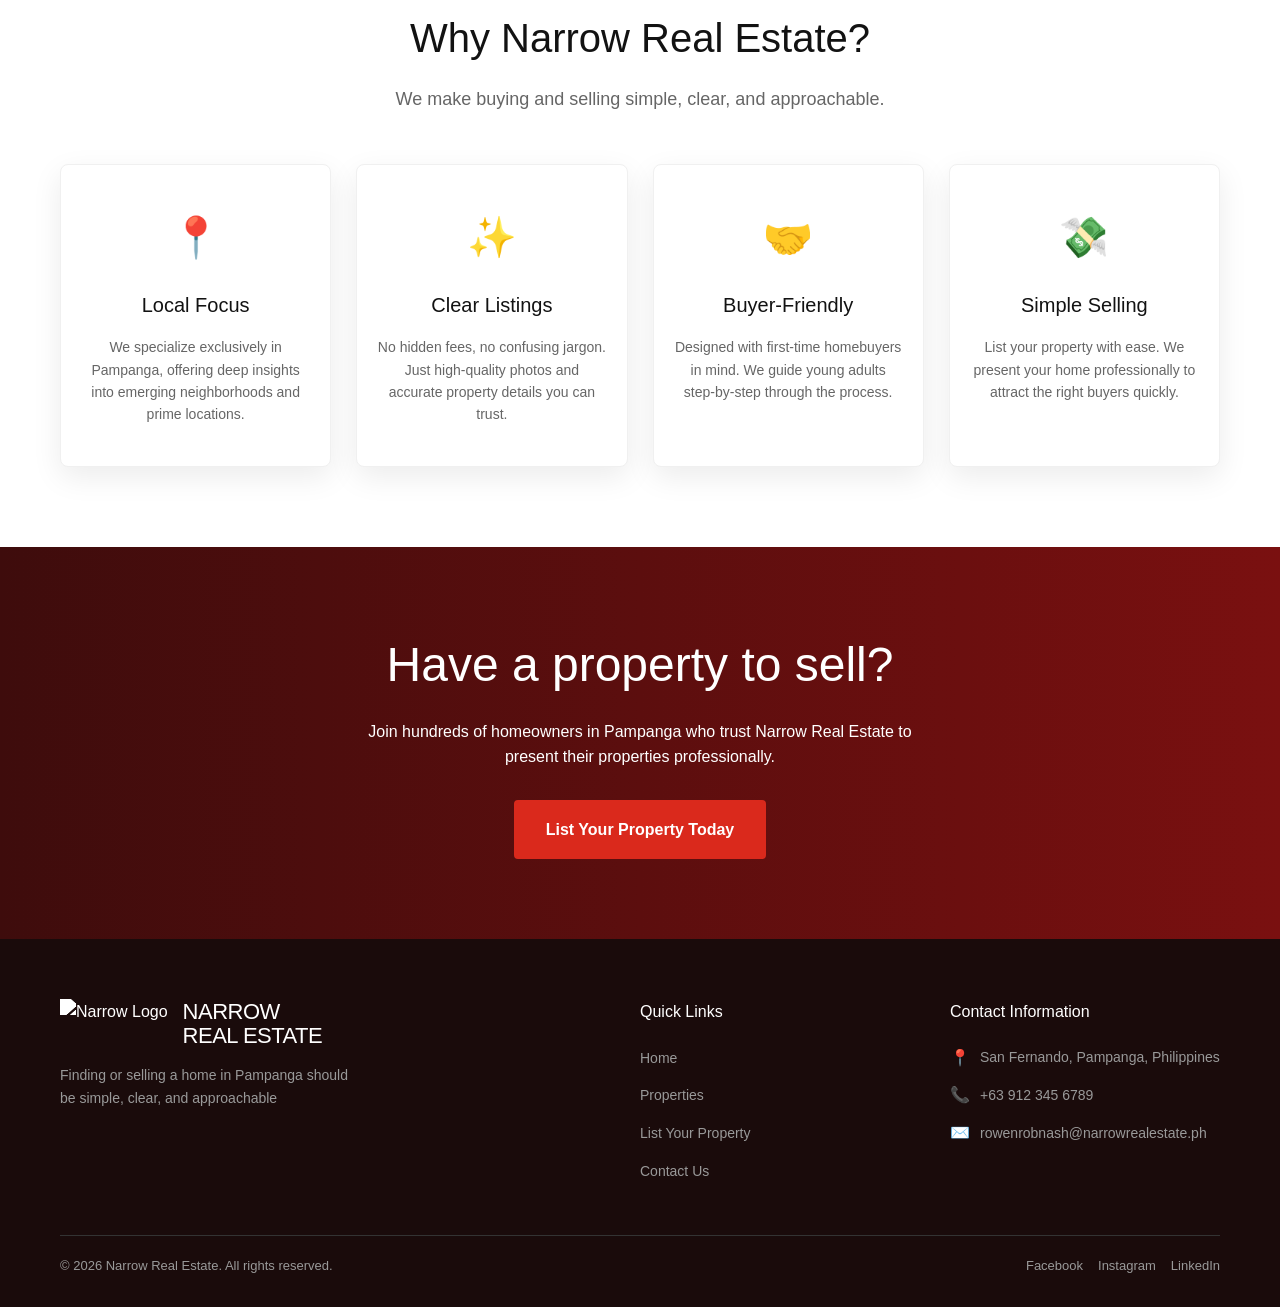
==== commit b3ff8dd2: "Refactor directory structure: move stylesheets to css/ and modularize script.js into js/" ====
--- a/index.html
+++ b/index.html
@@ -4,8 +4,8 @@
     <meta charset="UTF-8">
     <meta name="viewport" content="width=device-width, initial-scale=1.0">
     <title>Narrow Real Estate</title>
-    <link rel="stylesheet" href="styles.css">
-    <link rel="stylesheet" href="index.css">
+    <link rel="stylesheet" href="css/styles.css">
+    <link rel="stylesheet" href="css/index.css">
   </head>
   <body>
     <header>
@@ -188,7 +188,9 @@
       </div>
     </footer>
 
-    <!-- Mobile Menu & Data Render Script -->
-    <script src="script.js"></script>
+    <!-- Scripts -->
+    <script src="js/nav.js"></script>
+    <script src="js/data.js"></script>
+    <script src="js/home.js"></script>
   </body>
 </html>
--- a/css/styles.css
+++ b/css/styles.css
@@ -0,0 +1,541 @@
+/* fonts */
+@font-face {
+    font-family: 'Sabrosa';
+    src: url('../fonts/sabrosa/sabrosa-light.ttf') format('truetype');
+    font-weight: 300;
+    font-style: normal;
+}
+
+@font-face {
+    font-family: 'Sabrosa';
+    src: url('../fonts/sabrosa/sabrosa-lightitalic.ttf') format('truetype');
+    font-weight: 300;
+    font-style: italic;
+}
+
+@font-face {
+    font-family: 'Sabrosa';
+    src: url('../fonts/sabrosa/sabrosa-regular.ttf') format('truetype');
+    font-weight: 400;
+    font-style: normal;
+}
+
+@font-face {
+    font-family: 'Sabrosa';
+    src: url('../fonts/sabrosa/sabrosa-italic.ttf') format('truetype');
+    font-weight: 400;
+    font-style: italic;
+}
+
+@font-face {
+    font-family: 'Sabrosa';
+    src: url('../fonts/sabrosa/sabrosa-medium.ttf') format('truetype');
+    font-weight: 500;
+    font-style: normal;
+}
+
+@font-face {
+    font-family: 'Sabrosa';
+    src: url('../fonts/sabrosa/sabrosa-mediumitalic.ttf') format('truetype');
+    font-weight: 500;
+    font-style: italic;
+}
+
+@font-face {
+    font-family: 'Sabrosa';
+    src: url('../fonts/sabrosa/sabrosa-bold.ttf') format('truetype');
+    font-weight: 700;
+    font-style: normal;
+}
+
+@font-face {
+    font-family: 'Sabrosa';
+    src: url('../fonts/sabrosa/sabrosa-bolditalic.ttf') format('truetype');
+    font-weight: 700;
+    font-style: italic;
+}
+
+@font-face {
+    font-family: 'Sabrosa';
+    src: url('../fonts/sabrosa/sabrosa-black.ttf') format('truetype');
+    font-weight: 900;
+    font-style: normal;
+}
+
+@font-face {
+    font-family: 'Sabrosa';
+    src: url('../fonts/sabrosa/sabrosa-blackitalic.ttf') format('truetype');
+    font-weight: 900;
+    font-style: italic;
+}
+
+@font-face {
+    font-family: 'Objectivity';
+    src: url('../fonts/objectivity/Objectivity-Thin.woff2') format('woff2');
+    font-weight: 100;
+    font-style: normal;
+}
+
+@font-face {
+    font-family: 'Objectivity';
+    src: url('../fonts/objectivity/Objectivity-ThinSlanted.woff2') format('woff2');
+    font-weight: 100;
+    font-style: italic;
+}
+
+@font-face {
+    font-family: 'Objectivity';
+    src: url('../fonts/objectivity/Objectivity-Light.woff2') format('woff2');
+    font-weight: 300;
+    font-style: normal;
+}
+
+@font-face {
+    font-family: 'Objectivity';
+    src: url('../fonts/objectivity/Objectivity-LightSlanted.woff2') format('woff2');
+    font-weight: 300;
+    font-style: italic;
+}
+
+@font-face {
+    font-family: 'Objectivity';
+    src: url('../fonts/objectivity/Objectivity-Regular.woff2') format('woff2');
+    font-weight: 400;
+    font-style: normal;
+}
+
+@font-face {
+    font-family: 'Objectivity';
+    src: url('../fonts/objectivity/Objectivity-RegularSlanted.woff2') format('woff2');
+    font-weight: 400;
+    font-style: italic;
+}
+
+@font-face {
+    font-family: 'Objectivity';
+    src: url('../fonts/objectivity/Objectivity-Medium.woff2') format('woff2');
+    font-weight: 500;
+    font-style: normal;
+}
+
+@font-face {
+    font-family: 'Objectivity';
+    src: url('../fonts/objectivity/Objectivity-MediumSlanted.woff2') format('woff2');
+    font-weight: 500;
+    font-style: italic;
+}
+
+@font-face {
+    font-family: 'Objectivity';
+    src: url('../fonts/objectivity/Objectivity-Bold.woff2') format('woff2');
+    font-weight: 700;
+    font-style: normal;
+}
+
+@font-face {
+    font-family: 'Objectivity';
+    src: url('../fonts/objectivity/Objectivity-BoldSlanted.woff2') format('woff2');
+    font-weight: 700;
+    font-style: italic;
+}
+
+@font-face {
+    font-family: 'Objectivity';
+    src: url('../fonts/objectivity/Objectivity-ExtraBold.woff2') format('woff2');
+    font-weight: 800;
+    font-style: normal;
+}
+
+@font-face {
+    font-family: 'Objectivity';
+    src: url('../fonts/objectivity/Objectivity-ExtraBoldSlanted.woff2') format('woff2');
+    font-weight: 800;
+    font-style: italic;
+}
+
+@font-face {
+    font-family: 'Objectivity';
+    src: url('../fonts/objectivity/Objectivity-Black.woff2') format('woff2');
+    font-weight: 900;
+    font-style: normal;
+}
+
+@font-face {
+    font-family: 'Objectivity';
+    src: url('../fonts/objectivity/Objectivity-BlackSlanted.woff2') format('woff2');
+    font-weight: 900;
+    font-style: italic;
+}
+
+@font-face {
+    font-family: 'Objectivity';
+    src: url('../fonts/objectivity/Objectivity-Super.woff2') format('woff2');
+    font-weight: 950;
+    font-style: normal;
+}
+
+@font-face {
+    font-family: 'Objectivity';
+    src: url('../fonts/objectivity/Objectivity-SuperSlanted.woff2') format('woff2');
+    font-weight: 950;
+    font-style: italic;
+}
+
+/* vars */
+:root {
+    --primary-red: #da291c;
+    --primary-red-hover: #b81e13;
+    --text-dark: #121212;
+    --text-gray: #666666;
+    --bg-light: #f8f9fa;
+    --bg-dark: #1a0b0b;
+    --font-main: 'Objectivity', 'Segoe UI', Tahoma, Geneva, Verdana, sans-serif;
+}
+
+/* base */
+* {
+    margin: 0;
+    padding: 0;
+    box-sizing: border-box; /* THIS FIXES THE OVERFLOW ISSUE */
+}
+
+html {
+    font-size: 100%;
+    scroll-behavior: smooth;
+}
+
+body {
+    color: var(--text-dark);
+    background-color: #ffffff;
+    font-family: var(--font-main);
+    line-height: 1.6;
+}
+
+h1, h2, h3, h4, .brand-text {
+    font-family: 'Sabrosa', var(--font-main);
+    font-weight: normal; 
+}
+
+/* helpers */
+.sans-hyphen {
+    font-family: var(--font-main);
+}
+
+a {
+    text-decoration: none;
+    color: inherit;
+}
+
+ul {
+    list-style: none;
+}
+
+/* layout */
+.container {
+    max-width: min(75rem, 100% - 2.5rem);
+    margin: 0 auto;
+    padding: 0 1.25rem;
+}
+
+/* components */
+.btn {
+    padding: 0.75rem 1.5rem;
+    font-size: 0.9375rem;
+    font-weight: 600;
+    border-radius: 0.25rem;
+    cursor: pointer;
+    transition: all 0.3s ease;
+    display: inline-block;
+}
+
+.btn:hover {
+    transform: translateY(-2px);
+    box-shadow: 0 4px 10px rgba(0, 0, 0, 0.15);
+}
+
+.btn:active {
+    transform: translateY(0);
+    box-shadow: none;
+}
+
+.btn-primary {
+    background-color: var(--primary-red);
+    color: #fff;
+    border: 2px solid var(--primary-red);
+}
+
+.btn-primary:hover {
+    background-color: var(--primary-red-hover);
+    border-color: var(--primary-red-hover);
+}
+
+/* header */
+header {
+    background-color: #ffffff;
+    padding: 20px 0;
+    border-bottom: 1px solid #eaeaea;
+    position: sticky;
+    top: 0;
+    z-index: 1000;
+}
+
+.nav-container {
+    display: flex;
+    justify-content: space-between;
+    align-items: center;
+    max-width: 1200px;
+    margin: 0 auto;
+    padding: 0 20px;
+    position: relative;
+}
+
+.logo {
+    display: flex;
+    align-items: center;
+    gap: 15px;
+    transition: opacity 0.3s ease;
+    z-index: 1001; 
+}
+
+.logo:hover {
+    opacity: 0.8;
+}
+
+.brand-logo-img {
+    height: 50px;
+    width: auto;
+}
+
+.brand-text {
+    font-size: 22px;
+    letter-spacing: -0.5px;
+    text-transform: uppercase;
+    line-height: 1.1;
+    display: flex;
+    flex-direction: column;
+}
+
+/* Burger Menu Styles */
+.burger-menu {
+    display: none;
+    flex-direction: column;
+    justify-content: space-between;
+    width: 30px;
+    height: 21px;
+    background: transparent;
+    border: none;
+    cursor: pointer;
+    z-index: 1001;
+}
+
+.burger-menu span {
+    display: block;
+    width: 100%;
+    height: 3px;
+    background-color: var(--text-dark);
+    border-radius: 3px;
+    transition: all 0.3s ease;
+}
+
+/* Navigation Links */
+.nav-links {
+    display: flex;
+    gap: 30px;
+    align-items: center;
+}
+
+.nav-links a {
+    font-size: 15px;
+    font-weight: 500;
+    color: var(--text-dark);
+    transition: color 0.3s ease;
+    position: relative;
+}
+
+.nav-links a:hover,
+.nav-links a.active {
+    color: var(--primary-red);
+}
+
+.nav-links a.active {
+    border-bottom: 2px solid var(--primary-red);
+    padding-bottom: 2px;
+}
+
+/* footer */
+footer {
+    background-color: var(--bg-dark);
+    color: #ffffff;
+    padding: 60px 0 30px;
+}
+
+.footer-grid {
+    display: grid;
+    grid-template-columns: 2fr 1fr 1fr;
+    gap: 40px;
+    margin-bottom: 40px;
+}
+
+.footer-logo {
+    margin-bottom: 15px;
+    display: inline-flex;
+    align-items: center;
+    gap: 15px;
+    transition: opacity 0.3s ease;
+}
+
+.footer-logo:hover {
+    opacity: 0.8;
+}
+
+.footer-logo-img {
+    filter: brightness(0) invert(1);
+    height: 50px;
+    width: auto;
+}
+
+.footer-col p {
+    color: #999;
+    font-size: 14px;
+    max-width: 300px;
+}
+
+.footer-col h4 {
+    font-size: 16px;
+    margin-bottom: 20px;
+}
+
+.footer-col ul li {
+    margin-bottom: 12px;
+}
+
+.footer-col ul li a {
+    color: #999;
+    font-size: 14px;
+    transition: color 0.3s ease;
+}
+
+.footer-col ul li a:hover {
+    color: #fff;
+}
+
+.contact-item {
+    display: flex;
+    align-items: center;
+    gap: 10px;
+    color: #999;
+    font-size: 14px;
+}
+
+.contact-item .icon {
+    flex-shrink: 0;
+    font-size: 16px;
+    display: flex;
+    align-items: center;
+    justify-content: center;
+}
+
+.footer-bottom {
+    display: flex;
+    justify-content: space-between;
+    align-items: center;
+    border-top: 1px solid #333;
+    padding-top: 20px;
+    color: #999;
+    font-size: 13px;
+}
+
+.social-links {
+    display: flex;
+    gap: 15px;
+}
+
+.social-links a {
+    transition: color 0.3s ease;
+}
+
+.social-links a:hover {
+    color: #ffffff;
+}
+
+/* RESPONSIVENESS: Global, Header & Footer */
+@media (max-width: 992px) {
+    .footer-grid {
+        grid-template-columns: 1fr 1fr;
+    }
+}
+
+@media (max-width: 768px) {
+    .burger-menu {
+        display: flex;
+    }
+
+    .nav-links {
+        position: absolute;
+        top: 100%; 
+        left: 0;
+        width: 100%;
+        background-color: #ffffff;
+        flex-direction: column;
+        align-items: center;
+        padding: 30px 20px;
+        gap: 25px;
+        box-shadow: 0 10px 15px rgba(0,0,0,0.05);
+        border-top: 1px solid #eaeaea;
+        
+        opacity: 0;
+        visibility: hidden;
+        transform: translateY(-10px);
+        transition: all 0.3s ease;
+    }
+
+    .nav-links a {
+        font-size: 18px; 
+    }
+
+    .nav-links a.active {
+        border-bottom: none;
+        color: var(--primary-red);
+    }
+
+    .nav-links.active-menu {
+        opacity: 1;
+        visibility: visible;
+        transform: translateY(0);
+    }
+
+    .burger-menu.active-burger span:nth-child(1) {
+        transform: translateY(9px) rotate(45deg);
+    }
+    
+    .burger-menu.active-burger span:nth-child(2) {
+        opacity: 0;
+    }
+    
+    .burger-menu.active-burger span:nth-child(3) {
+        transform: translateY(-9px) rotate(-45deg);
+    }
+
+    .footer-grid {
+        grid-template-columns: 1fr;
+        text-align: center;
+    }
+
+    .footer-col p {
+        margin: 0 auto;
+    }
+
+    .contact-item {
+        justify-content: center;
+    }
+
+    .footer-bottom {
+        flex-direction: column;
+        gap: 15px;
+        text-align: center;
+    }
+    
+    .social-links {
+        justify-content: center;
+    }
+}
--- a/css/index.css
+++ b/css/index.css
@@ -0,0 +1,331 @@
+/* hero */
+.hero {
+    position: relative;
+    height: 600px;
+    background: url('../images/hero.png') center/cover no-repeat;
+    display: flex;
+    align-items: center;
+}
+
+.hero::before {
+    content: '';
+    position: absolute;
+    top: 0; left: 0; right: 0; bottom: 0;
+    background: linear-gradient(to right, rgba(0,0,0,0.7) 0%, rgba(0,0,0,0.3) 100%);
+}
+
+.hero-content {
+    position: relative;
+    z-index: 1;
+    max-width: 650px;
+    color: #ffffff;
+}
+
+.hero-content h1 {
+    font-size: 60px; 
+    font-weight: normal; 
+    line-height: 1.1;
+    margin-bottom: 20px;
+}
+
+.hero-content p {
+    font-size: 20px; 
+    margin-bottom: 30px;
+    opacity: 0.9;
+}
+
+.hero-buttons {
+    display: flex;
+    gap: 15px;
+}
+
+.btn-outline {
+    background-color: transparent;
+    color: #fff;
+    border: 2px solid #fff;
+}
+
+.btn-outline:hover {
+    background-color: #fff;
+    color: var(--text-dark);
+}
+
+/* properties */
+.featured-properties {
+    background-color: var(--bg-light);
+    padding: 80px 0;
+    text-align: center;
+}
+
+.section-title {
+    font-size: 40px; 
+    font-weight: normal; 
+    margin-bottom: 15px;
+}
+
+.section-subtitle {
+    font-size: 18px; 
+    color: var(--text-gray);
+    margin-bottom: 50px;
+}
+
+.properties-grid {
+    display: grid;
+    grid-template-columns: repeat(3, 1fr);
+    gap: 30px;
+    text-align: left;
+}
+
+/* property card */
+.property-card {
+    background: #ffffff;
+    border-radius: 8px;
+    overflow: hidden;
+    box-shadow: 0 4px 15px rgba(0,0,0,0.05);
+    transition: transform 0.3s ease, box-shadow 0.3s ease;
+}
+
+.property-card:hover {
+    transform: translateY(-8px);
+    box-shadow: 0 12px 24px rgba(0,0,0,0.1);
+}
+
+.property-img-container {
+    position: relative;
+    height: 200px;
+    overflow: hidden;
+}
+
+.property-img-container img {
+    width: 100%;
+    height: 100%;
+    object-fit: cover;
+    transition: transform 0.5s ease;
+}
+
+.property-card:hover .property-img-container img {
+    transform: scale(1.05);
+}
+
+.badge {
+    position: absolute;
+    top: 15px;
+    left: 15px;
+    background-color: var(--primary-red);
+    color: #fff;
+    padding: 5px 12px;
+    font-size: 12px;
+    font-weight: 700;
+    border-radius: 4px;
+    z-index: 2; /* Keeps badge above zooming image */
+}
+
+.property-info {
+    padding: 20px;
+}
+
+.property-info h3 {
+    font-family: var(--font-main); 
+    font-size: 18px;
+    font-weight: 700;
+    margin-bottom: 5px;
+    white-space: nowrap;
+    overflow: hidden;
+    text-overflow: ellipsis;
+}
+
+.location {
+    color: var(--text-gray);
+    font-size: 13px;
+    margin-bottom: 15px;
+    display: flex;
+    align-items: center;
+    gap: 5px;
+}
+
+.price {
+    font-family: var(--font-main);
+    font-size: 28px; 
+    font-weight: 800;
+    color: var(--primary-red);
+    margin-bottom: 20px;
+}
+
+.stats {
+    display: flex;
+    justify-content: space-between;
+    border-top: 1px solid #eaeaea;
+    border-bottom: 1px solid #eaeaea;
+    padding: 15px 0;
+    margin-bottom: 20px;
+}
+
+.stat-item {
+    text-align: center;
+    font-size: 12px;
+    color: var(--text-gray);
+}
+
+.stat-item span {
+    display: block;
+    font-weight: 700;
+    font-size: 14px;
+    color: var(--text-dark);
+    margin-bottom: 2px;
+}
+
+.btn-view {
+    display: block;
+    width: 100%;
+    text-align: center;
+    padding: 10px 0;
+    color: var(--primary-red);
+    border: 1px solid var(--primary-red);
+    border-radius: 4px;
+    font-weight: 600;
+    transition: all 0.3s ease;
+}
+
+.btn-view:hover {
+    background-color: var(--primary-red);
+    color: #fff;
+    transform: translateY(0); /* Resets the global .btn transform so it doesn't jump inside the card */
+    box-shadow: none;
+}
+
+/* features */
+.why-us {
+    padding: 80px 0;
+    text-align: center;
+}
+
+.features-grid {
+    display: grid;
+    grid-template-columns: repeat(4, 1fr);
+    gap: 25px;
+    margin-top: 40px;
+}
+
+.feature-card {
+    background: #ffffff;
+    padding: 40px 20px;
+    border-radius: 8px;
+    box-shadow: 0 10px 30px rgba(0,0,0,0.08);
+    border: 1px solid #f0f0f0;
+    transition: transform 0.3s ease, box-shadow 0.3s ease;
+}
+
+.feature-card:hover {
+    transform: translateY(-5px);
+    box-shadow: 0 15px 35px rgba(0,0,0,0.12);
+}
+
+.feature-icon {
+    font-size: 40px;
+    margin-bottom: 20px;
+    display: block;
+    transition: transform 0.3s ease;
+}
+
+.feature-card:hover .feature-icon {
+    transform: scale(1.1);
+}
+
+.feature-card h3 {
+    font-size: 20px; 
+    font-weight: normal; 
+    margin-bottom: 15px;
+}
+
+.feature-card p {
+    font-size: 14px;
+    color: var(--text-gray);
+}
+
+/* cta */
+.cta {
+    background: linear-gradient(to right, #3e0c0c, #7a1010);
+    padding: 80px 0;
+    text-align: center;
+    color: #ffffff;
+}
+
+.cta h2 {
+    font-size: 48px; 
+    font-weight: normal; 
+    margin-bottom: 15px;
+}
+
+.cta p {
+    font-size: 16px;
+    margin-bottom: 30px;
+    max-width: 600px;
+    margin-left: auto;
+    margin-right: auto;
+}
+
+.btn-cta {
+    padding: 15px 30px;
+    font-size: 16px;
+}
+
+/* RESPONSIVENESS: Homepage specific layouts */
+@media (max-width: 992px) {
+    .hero-content h1 {
+        font-size: 64px;
+    }
+    
+    .section-title {
+        font-size: 40px;
+    }
+
+    .properties-grid,
+    .features-grid {
+        grid-template-columns: repeat(2, 1fr);
+    }
+}
+
+@media (max-width: 768px) {
+    .hero {
+        height: 500px;
+        text-align: center;
+    }
+
+    .hero-content h1 {
+        font-size: 48px;
+    }
+
+    .hero-content p {
+        font-size: 16px;
+    }
+
+    .hero-buttons {
+        flex-direction: column;
+        width: 100%;
+        max-width: 300px;
+        margin: 0 auto;
+    }
+
+    .hero-buttons .btn {
+        width: 100%;
+    }
+
+    .section-title {
+        font-size: 32px;
+    }
+    
+    .cta h2 {
+        font-size: 36px;
+    }
+
+    .featured-properties, 
+    .why-us, 
+    .cta {
+        padding: 60px 0;
+    }
+
+    .properties-grid,
+    .features-grid {
+        grid-template-columns: 1fr;
+    }
+}
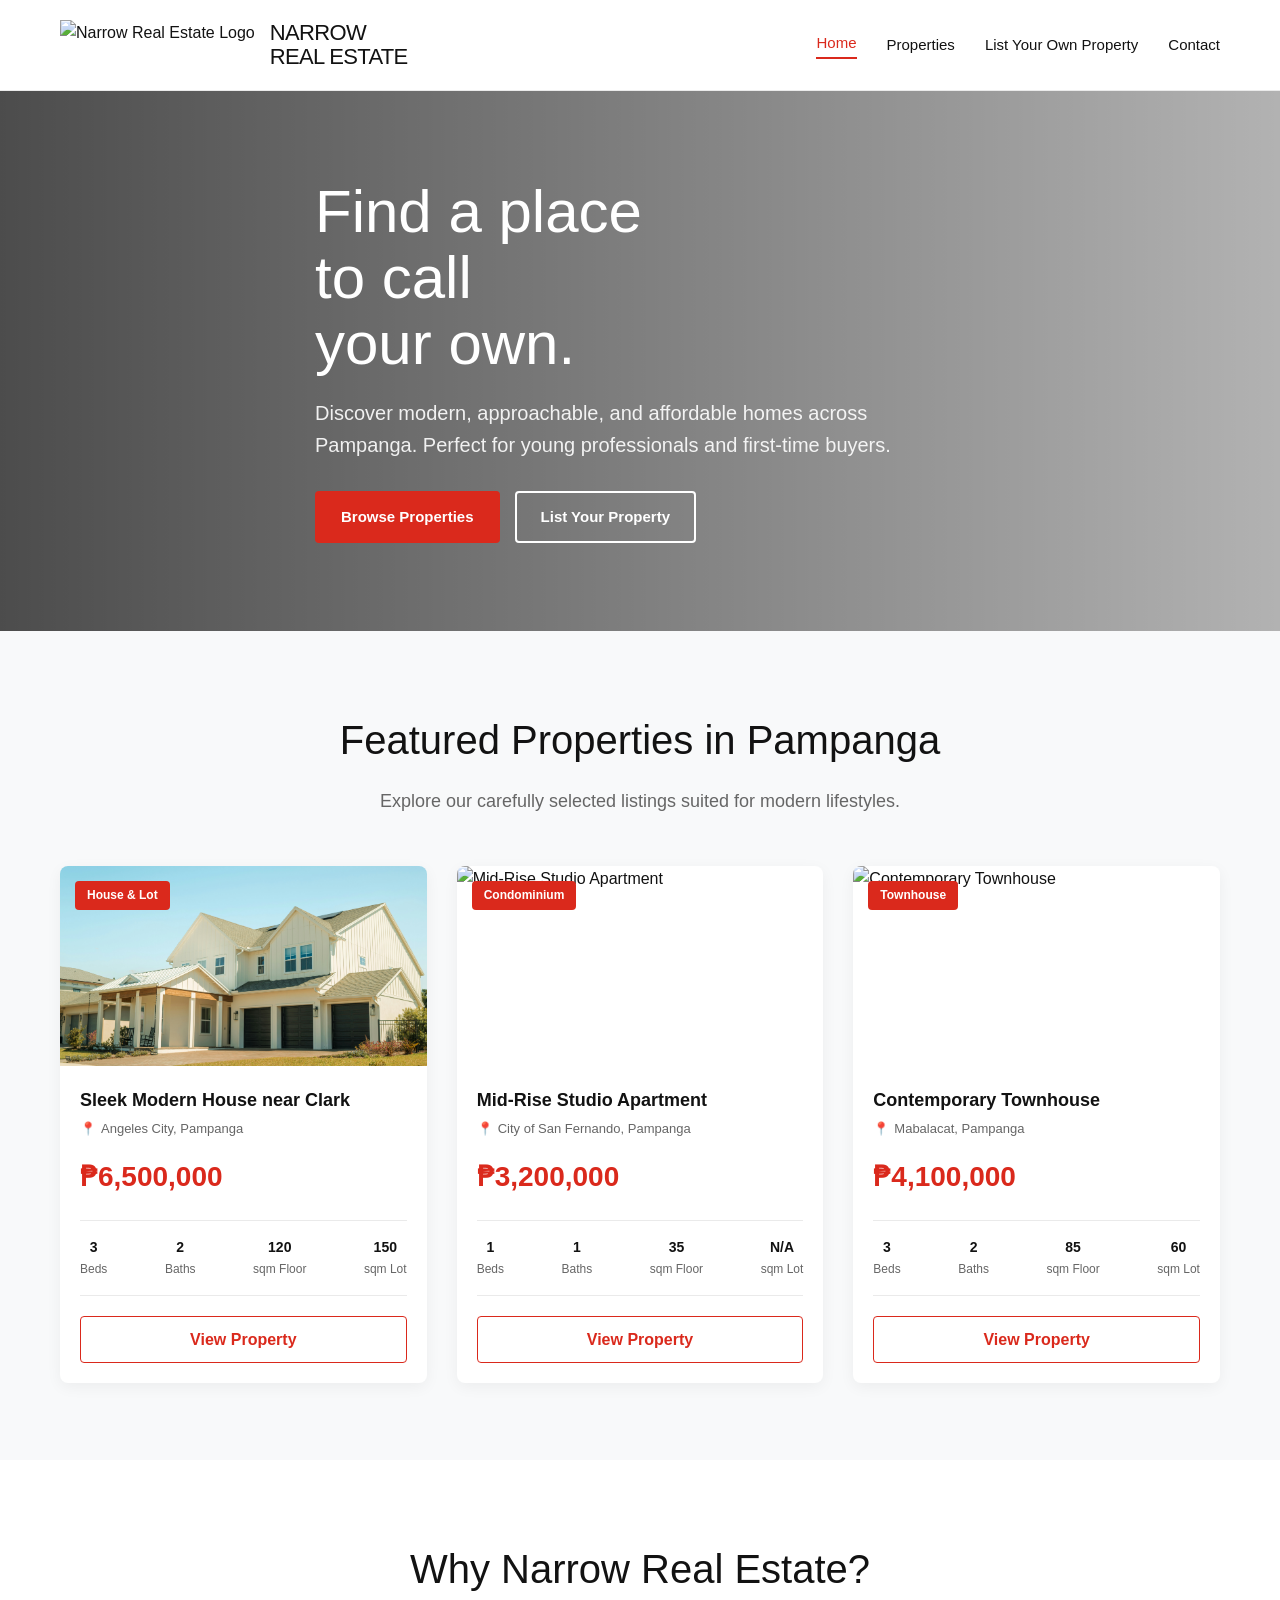
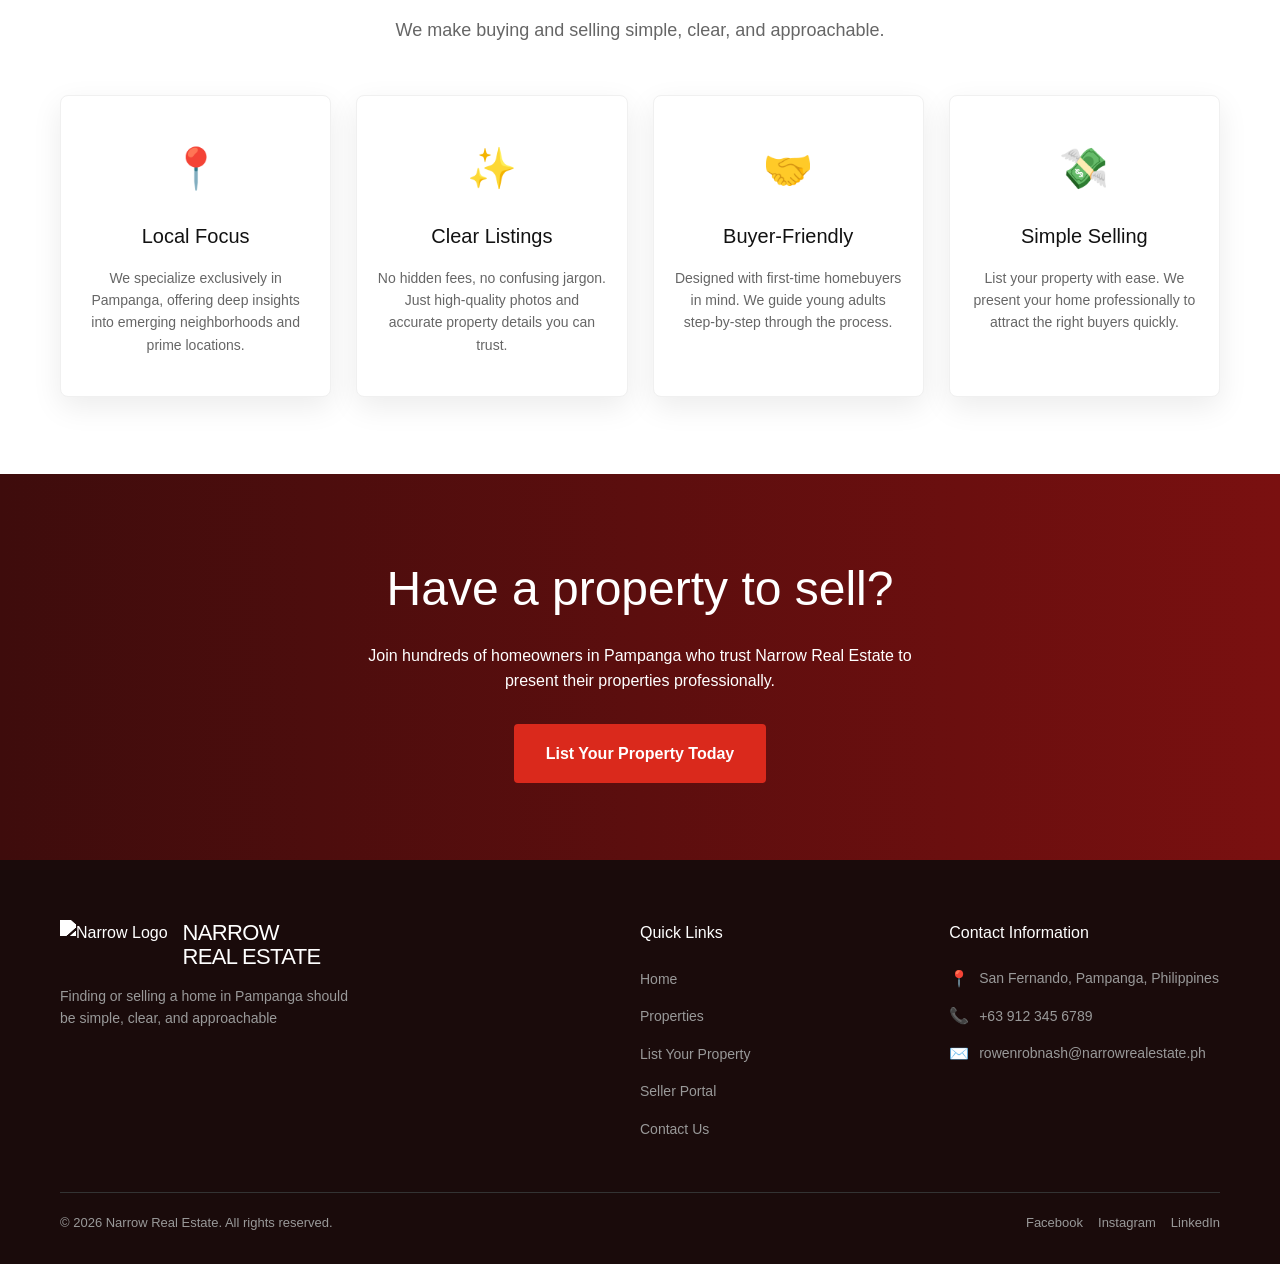
==== commit 68b3b53a: "feat: add Approved Seller Portal and refactor all styles to relative units - Add Approved Seller Sig" ====
--- a/index.html
+++ b/index.html
@@ -152,6 +152,7 @@
               <li><a href="index.html">Home</a></li>
               <li><a href="properties.html">Properties</a></li>
               <li><a href="list-property.html">List Your Property</a></li>
+              <li><a href="seller-login.html">Seller Portal</a></li>
               <li><a href="contact.html">Contact Us</a></li>
             </ul>
           </div>
--- a/css/styles.css
+++ b/css/styles.css
@@ -249,8 +249,8 @@
 }
 
 .btn:hover {
-    transform: translateY(-2px);
-    box-shadow: 0 4px 10px rgba(0, 0, 0, 0.15);
+    transform: translateY(-0.125rem);
+    box-shadow: 0 0.25rem 0.625rem rgba(0, 0, 0, 0.15);
 }
 
 .btn:active {
@@ -261,7 +261,7 @@
 .btn-primary {
     background-color: var(--primary-red);
     color: #fff;
-    border: 2px solid var(--primary-red);
+    border: 0.125rem solid var(--primary-red);
 }
 
 .btn-primary:hover {
@@ -272,8 +272,8 @@
 /* header */
 header {
     background-color: #ffffff;
-    padding: 20px 0;
-    border-bottom: 1px solid #eaeaea;
+    padding: 1.25rem 0;
+    border-bottom: 0.0625rem solid #eaeaea;
     position: sticky;
     top: 0;
     z-index: 1000;
@@ -283,16 +283,16 @@
     display: flex;
     justify-content: space-between;
     align-items: center;
-    max-width: 1200px;
+    max-width: 75rem;
     margin: 0 auto;
-    padding: 0 20px;
+    padding: 0 1.25rem;
     position: relative;
 }
 
 .logo {
     display: flex;
     align-items: center;
-    gap: 15px;
+    gap: 0.9375rem;
     transition: opacity 0.3s ease;
     z-index: 1001; 
 }
@@ -302,13 +302,13 @@
 }
 
 .brand-logo-img {
-    height: 50px;
+    height: 3.125rem;
     width: auto;
 }
 
 .brand-text {
-    font-size: 22px;
-    letter-spacing: -0.5px;
+    font-size: 1.375rem;
+    letter-spacing: -0.03em;
     text-transform: uppercase;
     line-height: 1.1;
     display: flex;
@@ -320,8 +320,8 @@
     display: none;
     flex-direction: column;
     justify-content: space-between;
-    width: 30px;
-    height: 21px;
+    width: 1.875rem;
+    height: 1.3125rem;
     background: transparent;
     border: none;
     cursor: pointer;
@@ -331,21 +331,21 @@
 .burger-menu span {
     display: block;
     width: 100%;
-    height: 3px;
+    height: 0.1875rem;
     background-color: var(--text-dark);
-    border-radius: 3px;
+    border-radius: 0.1875rem;
     transition: all 0.3s ease;
 }
 
 /* Navigation Links */
 .nav-links {
     display: flex;
-    gap: 30px;
+    gap: 1.875rem;
     align-items: center;
 }
 
 .nav-links a {
-    font-size: 15px;
+    font-size: 0.9375rem;
     font-weight: 500;
     color: var(--text-dark);
     transition: color 0.3s ease;
@@ -358,29 +358,29 @@
 }
 
 .nav-links a.active {
-    border-bottom: 2px solid var(--primary-red);
-    padding-bottom: 2px;
+    border-bottom: 0.125rem solid var(--primary-red);
+    padding-bottom: 0.125rem;
 }
 
 /* footer */
 footer {
     background-color: var(--bg-dark);
     color: #ffffff;
-    padding: 60px 0 30px;
+    padding: clamp(3rem, 5vw, 3.75rem) 0 1.875rem;
 }
 
 .footer-grid {
     display: grid;
     grid-template-columns: 2fr 1fr 1fr;
-    gap: 40px;
-    margin-bottom: 40px;
+    gap: clamp(1.5rem, 3vw, 2.5rem);
+    margin-bottom: clamp(1.5rem, 3vw, 2.5rem);
 }
 
 .footer-logo {
-    margin-bottom: 15px;
+    margin-bottom: 0.9375rem;
     display: inline-flex;
     align-items: center;
-    gap: 15px;
+    gap: 0.9375rem;
     transition: opacity 0.3s ease;
 }
 
@@ -390,28 +390,28 @@
 
 .footer-logo-img {
     filter: brightness(0) invert(1);
-    height: 50px;
+    height: 3.125rem;
     width: auto;
 }
 
 .footer-col p {
     color: #999;
-    font-size: 14px;
-    max-width: 300px;
+    font-size: 0.875rem;
+    max-width: 18.75rem;
 }
 
 .footer-col h4 {
-    font-size: 16px;
-    margin-bottom: 20px;
+    font-size: 1rem;
+    margin-bottom: 1.25rem;
 }
 
 .footer-col ul li {
-    margin-bottom: 12px;
+    margin-bottom: 0.75rem;
 }
 
 .footer-col ul li a {
     color: #999;
-    font-size: 14px;
+    font-size: 0.875rem;
     transition: color 0.3s ease;
 }
 
@@ -422,14 +422,14 @@
 .contact-item {
     display: flex;
     align-items: center;
-    gap: 10px;
+    gap: 0.625rem;
     color: #999;
-    font-size: 14px;
+    font-size: 0.875rem;
 }
 
 .contact-item .icon {
     flex-shrink: 0;
-    font-size: 16px;
+    font-size: 1rem;
     display: flex;
     align-items: center;
     justify-content: center;
@@ -439,15 +439,15 @@
     display: flex;
     justify-content: space-between;
     align-items: center;
-    border-top: 1px solid #333;
-    padding-top: 20px;
+    border-top: 0.0625rem solid #333;
+    padding-top: 1.25rem;
     color: #999;
-    font-size: 13px;
+    font-size: 0.8125rem;
 }
 
 .social-links {
     display: flex;
-    gap: 15px;
+    gap: 0.9375rem;
 }
 
 .social-links a {
@@ -459,13 +459,13 @@
 }
 
 /* RESPONSIVENESS: Global, Header & Footer */
-@media (max-width: 992px) {
+@media (max-width: 62em) {
     .footer-grid {
         grid-template-columns: 1fr 1fr;
     }
 }
 
-@media (max-width: 768px) {
+@media (max-width: 48em) {
     .burger-menu {
         display: flex;
     }
@@ -478,19 +478,19 @@
         background-color: #ffffff;
         flex-direction: column;
         align-items: center;
-        padding: 30px 20px;
-        gap: 25px;
-        box-shadow: 0 10px 15px rgba(0,0,0,0.05);
-        border-top: 1px solid #eaeaea;
+        padding: 1.875rem 1.25rem;
+        gap: 1.5625rem;
+        box-shadow: 0 0.625rem 1rem rgba(0,0,0,0.05);
+        border-top: 0.0625rem solid #eaeaea;
         
         opacity: 0;
         visibility: hidden;
-        transform: translateY(-10px);
+        transform: translateY(-0.625rem);
         transition: all 0.3s ease;
     }
 
     .nav-links a {
-        font-size: 18px; 
+        font-size: 1.125rem; 
     }
 
     .nav-links a.active {
@@ -505,7 +505,7 @@
     }
 
     .burger-menu.active-burger span:nth-child(1) {
-        transform: translateY(9px) rotate(45deg);
+        transform: translateY(0.5625rem) rotate(45deg);
     }
     
     .burger-menu.active-burger span:nth-child(2) {
@@ -513,7 +513,7 @@
     }
     
     .burger-menu.active-burger span:nth-child(3) {
-        transform: translateY(-9px) rotate(-45deg);
+        transform: translateY(-0.5625rem) rotate(-45deg);
     }
 
     .footer-grid {
@@ -531,7 +531,7 @@
 
     .footer-bottom {
         flex-direction: column;
-        gap: 15px;
+        gap: 0.9375rem;
         text-align: center;
     }
     
--- a/css/index.css
+++ b/css/index.css
@@ -1,7 +1,11 @@
+/* ==========================================================================
+   Narrow Real Estate - Homepage Stylesheet (index.css)
+   ========================================================================== */
+
 /* hero */
 .hero {
     position: relative;
-    height: 600px;
+    min-height: clamp(28rem, 60vh, 37.5rem);
     background: url('../images/hero.png') center/cover no-repeat;
     display: flex;
     align-items: center;
@@ -17,32 +21,32 @@
 .hero-content {
     position: relative;
     z-index: 1;
-    max-width: 650px;
+    max-width: 40.625rem;
     color: #ffffff;
 }
 
 .hero-content h1 {
-    font-size: 60px; 
+    font-size: clamp(2.5rem, 5.5vw, 3.75rem); 
     font-weight: normal; 
     line-height: 1.1;
-    margin-bottom: 20px;
+    margin-bottom: 1.25rem;
 }
 
 .hero-content p {
-    font-size: 20px; 
-    margin-bottom: 30px;
+    font-size: clamp(1.125rem, 2vw, 1.25rem); 
+    margin-bottom: 1.875rem;
     opacity: 0.9;
 }
 
 .hero-buttons {
     display: flex;
-    gap: 15px;
+    gap: 0.9375rem;
 }
 
 .btn-outline {
     background-color: transparent;
     color: #fff;
-    border: 2px solid #fff;
+    border: 0.125rem solid #fff;
 }
 
 .btn-outline:hover {
@@ -53,46 +57,46 @@
 /* properties */
 .featured-properties {
     background-color: var(--bg-light);
-    padding: 80px 0;
+    padding: clamp(3.5rem, 6vw, 5rem) 0;
     text-align: center;
 }
 
 .section-title {
-    font-size: 40px; 
+    font-size: clamp(2rem, 4vw, 2.5rem); 
     font-weight: normal; 
-    margin-bottom: 15px;
+    margin-bottom: 0.9375rem;
 }
 
 .section-subtitle {
-    font-size: 18px; 
+    font-size: clamp(1rem, 1.8vw, 1.125rem); 
     color: var(--text-gray);
-    margin-bottom: 50px;
+    margin-bottom: clamp(2rem, 4vw, 3.125rem);
 }
 
 .properties-grid {
     display: grid;
     grid-template-columns: repeat(3, 1fr);
-    gap: 30px;
+    gap: clamp(1.25rem, 2.5vw, 1.875rem);
     text-align: left;
 }
 
 /* property card */
 .property-card {
     background: #ffffff;
-    border-radius: 8px;
+    border-radius: 0.5rem;
     overflow: hidden;
-    box-shadow: 0 4px 15px rgba(0,0,0,0.05);
+    box-shadow: 0 0.25rem 0.9375rem rgba(0,0,0,0.05);
     transition: transform 0.3s ease, box-shadow 0.3s ease;
 }
 
 .property-card:hover {
-    transform: translateY(-8px);
-    box-shadow: 0 12px 24px rgba(0,0,0,0.1);
+    transform: translateY(-0.5rem);
+    box-shadow: 0 0.75rem 1.5rem rgba(0,0,0,0.1);
 }
 
 .property-img-container {
     position: relative;
-    height: 200px;
+    height: 12.5rem;
     overflow: hidden;
 }
 
@@ -109,26 +113,26 @@
 
 .badge {
     position: absolute;
-    top: 15px;
-    left: 15px;
+    top: 0.9375rem;
+    left: 0.9375rem;
     background-color: var(--primary-red);
     color: #fff;
-    padding: 5px 12px;
-    font-size: 12px;
+    padding: 0.3125rem 0.75rem;
+    font-size: 0.75rem;
     font-weight: 700;
-    border-radius: 4px;
+    border-radius: 0.25rem;
     z-index: 2; /* Keeps badge above zooming image */
 }
 
 .property-info {
-    padding: 20px;
+    padding: 1.25rem;
 }
 
 .property-info h3 {
     font-family: var(--font-main); 
-    font-size: 18px;
+    font-size: 1.125rem;
     font-weight: 700;
-    margin-bottom: 5px;
+    margin-bottom: 0.3125rem;
     white-space: nowrap;
     overflow: hidden;
     text-overflow: ellipsis;
@@ -136,52 +140,52 @@
 
 .location {
     color: var(--text-gray);
-    font-size: 13px;
-    margin-bottom: 15px;
+    font-size: 0.8125rem;
+    margin-bottom: 0.9375rem;
     display: flex;
     align-items: center;
-    gap: 5px;
+    gap: 0.3125rem;
 }
 
 .price {
     font-family: var(--font-main);
-    font-size: 28px; 
+    font-size: 1.75rem; 
     font-weight: 800;
     color: var(--primary-red);
-    margin-bottom: 20px;
+    margin-bottom: 1.25rem;
 }
 
 .stats {
     display: flex;
     justify-content: space-between;
-    border-top: 1px solid #eaeaea;
-    border-bottom: 1px solid #eaeaea;
-    padding: 15px 0;
-    margin-bottom: 20px;
+    border-top: 0.0625rem solid #eaeaea;
+    border-bottom: 0.0625rem solid #eaeaea;
+    padding: 0.9375rem 0;
+    margin-bottom: 1.25rem;
 }
 
 .stat-item {
     text-align: center;
-    font-size: 12px;
+    font-size: 0.75rem;
     color: var(--text-gray);
 }
 
 .stat-item span {
     display: block;
     font-weight: 700;
-    font-size: 14px;
+    font-size: 0.875rem;
     color: var(--text-dark);
-    margin-bottom: 2px;
+    margin-bottom: 0.125rem;
 }
 
 .btn-view {
     display: block;
     width: 100%;
     text-align: center;
-    padding: 10px 0;
+    padding: 0.625rem 0;
     color: var(--primary-red);
-    border: 1px solid var(--primary-red);
-    border-radius: 4px;
+    border: 0.0625rem solid var(--primary-red);
+    border-radius: 0.25rem;
     font-weight: 600;
     transition: all 0.3s ease;
 }
@@ -195,34 +199,34 @@
 
 /* features */
 .why-us {
-    padding: 80px 0;
+    padding: clamp(3.5rem, 6vw, 5rem) 0;
     text-align: center;
 }
 
 .features-grid {
     display: grid;
     grid-template-columns: repeat(4, 1fr);
-    gap: 25px;
-    margin-top: 40px;
+    gap: clamp(1rem, 2vw, 1.5625rem);
+    margin-top: 2.5rem;
 }
 
 .feature-card {
     background: #ffffff;
-    padding: 40px 20px;
-    border-radius: 8px;
-    box-shadow: 0 10px 30px rgba(0,0,0,0.08);
-    border: 1px solid #f0f0f0;
+    padding: 2.5rem 1.25rem;
+    border-radius: 0.5rem;
+    box-shadow: 0 0.625rem 1.875rem rgba(0,0,0,0.08);
+    border: 0.0625rem solid #f0f0f0;
     transition: transform 0.3s ease, box-shadow 0.3s ease;
 }
 
 .feature-card:hover {
-    transform: translateY(-5px);
-    box-shadow: 0 15px 35px rgba(0,0,0,0.12);
+    transform: translateY(-0.3125rem);
+    box-shadow: 0 0.9375rem 2.1875rem rgba(0,0,0,0.12);
 }
 
 .feature-icon {
-    font-size: 40px;
-    margin-bottom: 20px;
+    font-size: 2.5rem;
+    margin-bottom: 1.25rem;
     display: block;
     transition: transform 0.3s ease;
 }
@@ -232,51 +236,47 @@
 }
 
 .feature-card h3 {
-    font-size: 20px; 
+    font-size: 1.25rem; 
     font-weight: normal; 
-    margin-bottom: 15px;
+    margin-bottom: 0.9375rem;
 }
 
 .feature-card p {
-    font-size: 14px;
+    font-size: 0.875rem;
     color: var(--text-gray);
 }
 
 /* cta */
 .cta {
     background: linear-gradient(to right, #3e0c0c, #7a1010);
-    padding: 80px 0;
+    padding: clamp(3.5rem, 6vw, 5rem) 0;
     text-align: center;
     color: #ffffff;
 }
 
 .cta h2 {
-    font-size: 48px; 
+    font-size: clamp(2rem, 4.5vw, 3rem); 
     font-weight: normal; 
-    margin-bottom: 15px;
+    margin-bottom: 0.9375rem;
 }
 
 .cta p {
-    font-size: 16px;
-    margin-bottom: 30px;
-    max-width: 600px;
+    font-size: 1rem;
+    margin-bottom: 1.875rem;
+    max-width: 37.5rem;
     margin-left: auto;
     margin-right: auto;
 }
 
 .btn-cta {
-    padding: 15px 30px;
-    font-size: 16px;
+    padding: 0.9375rem 1.875rem;
+    font-size: 1rem;
 }
 
 /* RESPONSIVENESS: Homepage specific layouts */
-@media (max-width: 992px) {
-    .hero-content h1 {
-        font-size: 64px;
-    }
-    
+@media (max-width: 62em) {
     .section-title {
-        font-size: 40px;
+        font-size: 2.5rem;
     }
 
     .properties-grid,
@@ -285,24 +285,24 @@
     }
 }
 
-@media (max-width: 768px) {
+@media (max-width: 48em) {
     .hero {
-        height: 500px;
+        min-height: 28rem;
         text-align: center;
     }
 
     .hero-content h1 {
-        font-size: 48px;
+        font-size: clamp(2rem, 5vw, 2.5rem);
     }
 
     .hero-content p {
-        font-size: 16px;
+        font-size: 1rem;
     }
 
     .hero-buttons {
         flex-direction: column;
         width: 100%;
-        max-width: 300px;
+        max-width: 18.75rem;
         margin: 0 auto;
     }
 
@@ -311,17 +311,17 @@
     }
 
     .section-title {
-        font-size: 32px;
+        font-size: 2rem;
     }
     
     .cta h2 {
-        font-size: 36px;
+        font-size: 2.25rem;
     }
 
     .featured-properties, 
     .why-us, 
     .cta {
-        padding: 60px 0;
+        padding: 3.75rem 0;
     }
 
     .properties-grid,
